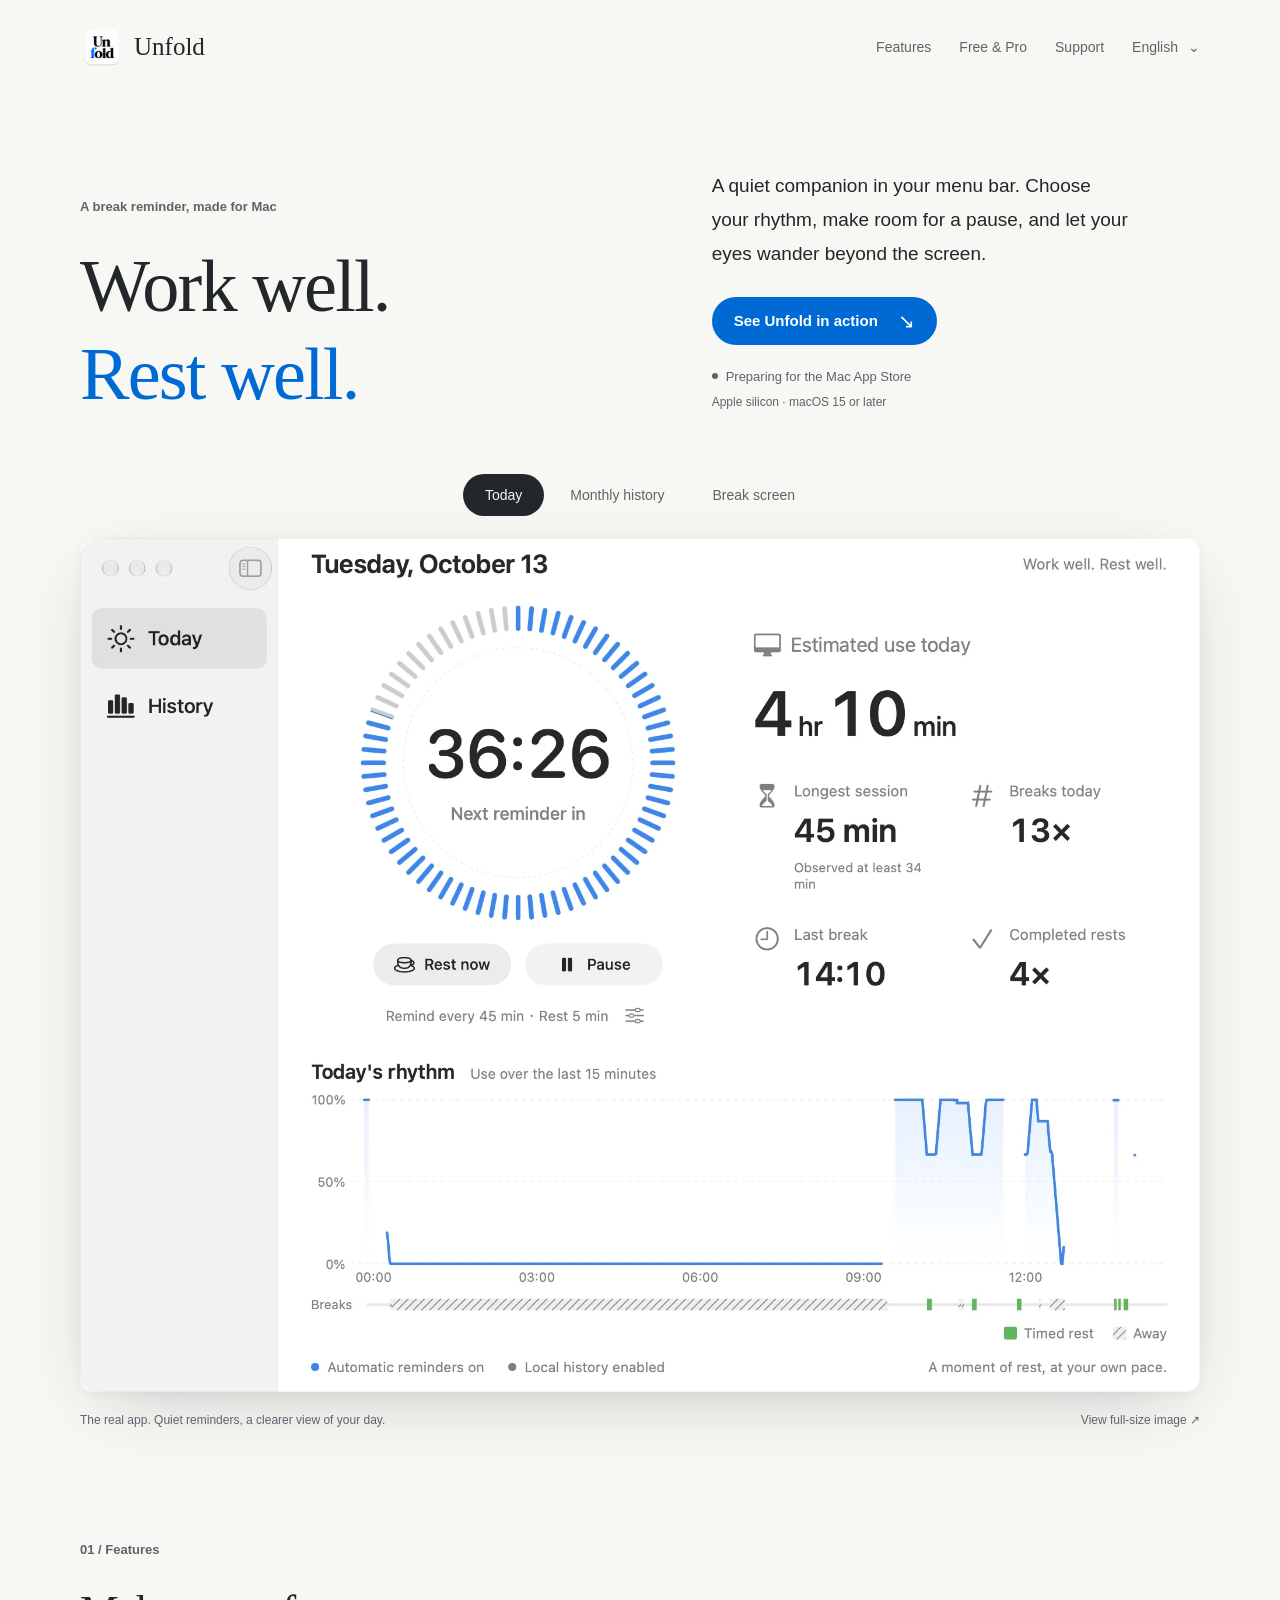
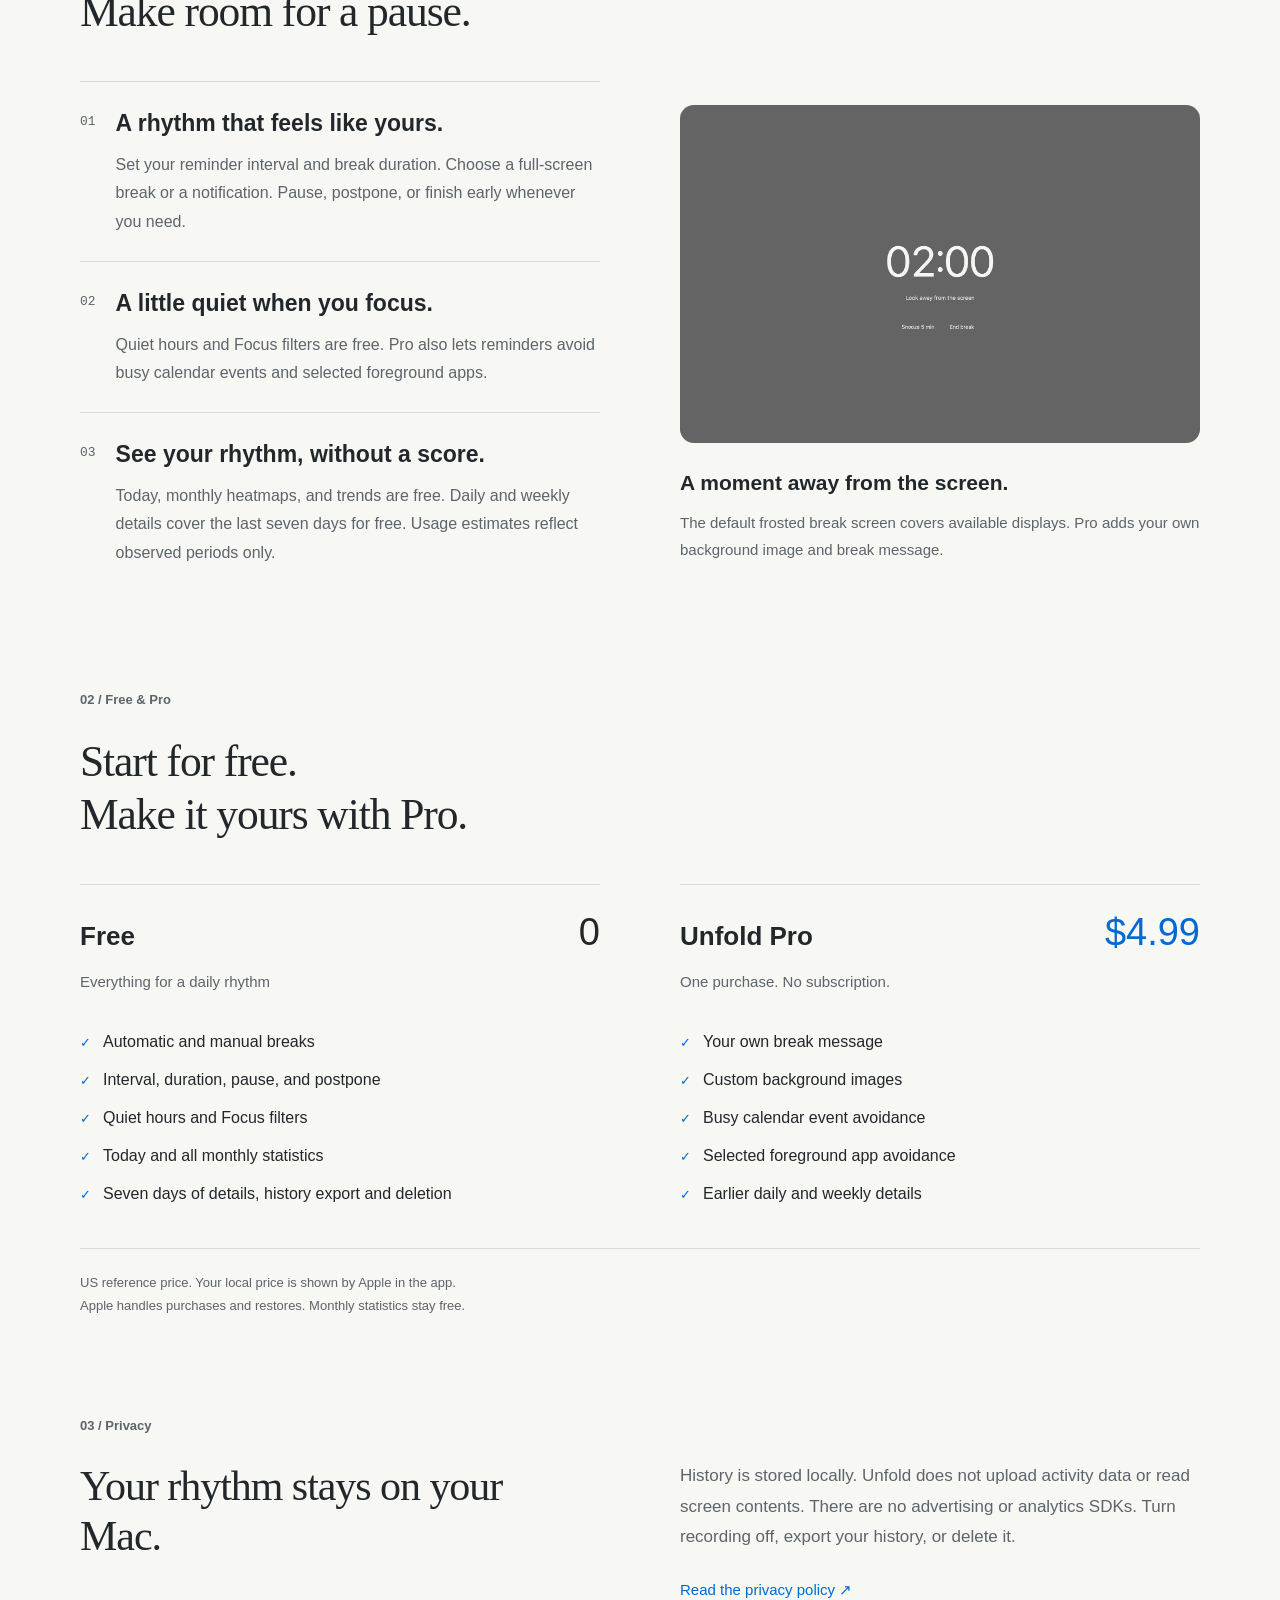
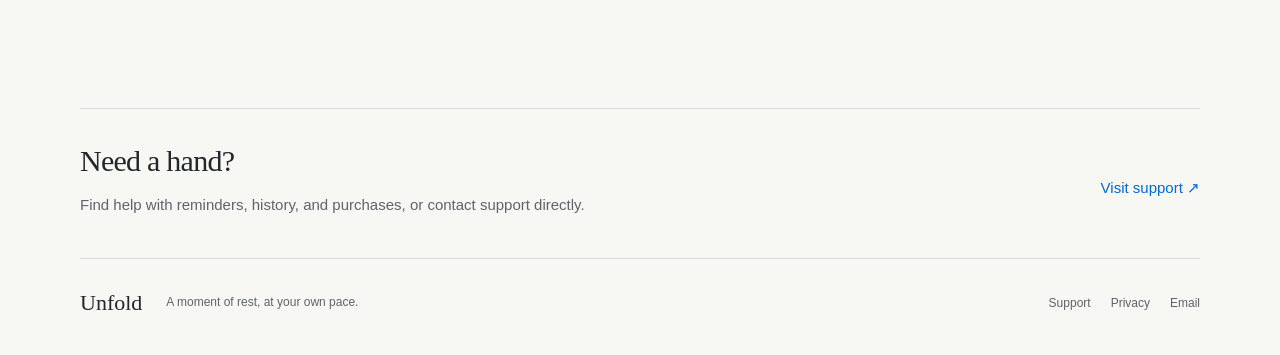
==== en/index.html @ 10817f8f "Create multilingual Unfold product, support and privacy site" ====
<!doctype html>
<html lang="en"><head><meta charset="utf-8"><meta name="viewport" content="width=device-width,initial-scale=1"><meta name="color-scheme" content="light dark"><title>Unfold · Unfold</title><meta name="description" content="A quiet companion in your menu bar. Choose your rhythm, make room for a pause, and let your eyes wander beyond the screen."><link rel="canonical" href="https://nil-byte.github.io/unfold-site/en/"><link rel="alternate" hreflang="zh-Hans" href="https://nil-byte.github.io/unfold-site/"><link rel="alternate" hreflang="en" href="https://nil-byte.github.io/unfold-site/en/"><link rel="alternate" hreflang="zh-Hant" href="https://nil-byte.github.io/unfold-site/zh-Hant/"><link rel="icon" href="../assets/icon.png"><meta property="og:title" content="Unfold · Unfold"><meta property="og:description" content="A quiet companion in your menu bar. Choose your rhythm, make room for a pause, and let your eyes wander beyond the screen."><meta property="og:type" content="website"><meta property="og:url" content="https://nil-byte.github.io/unfold-site/en/"><meta property="og:image" content="https://nil-byte.github.io/unfold-site/assets/og-cover.png"><meta name="twitter:card" content="summary_large_image"><link rel="stylesheet" href="../style.css"><script src="../gallery.js" defer></script></head><body><a class="skip" href="#main-content">Skip to content</a><header class="site-header wrap"><a class="brand" href="../en/"><img src="../assets/icon.png" width="44" height="44" alt=""><span>Unfold <small></small></span></a><nav aria-label="Navigation"><a href="../en/#features">Features</a><a href="../en/#pricing">Free & Pro</a><a href="../en/support/">Support</a><details class="languages"><summary>English <span aria-hidden="true">⌄</span></summary><div><a lang="zh-Hans" href="../">简体中文</a><a lang="en" href="../en/" aria-current="page">English</a><a lang="zh-Hant" href="../zh-Hant/">繁體中文</a></div></details></nav></header><main id="main-content"><section class="hero wrap"><div><p class="eyebrow">A break reminder, made for Mac</p><h1>Work well.<br><span>Rest well.</span></h1></div><div class="hero-note"><p class="intro">A quiet companion in your menu bar. Choose your rhythm, make room for a pause, and let your eyes wander beyond the screen.</p><a class="button" href="#experience">See Unfold in action <span aria-hidden="true">↘</span></a><p class="launch-status"><span aria-hidden="true"></span>Preparing for the Mac App Store</p><p class="requirements">Apple silicon · macOS 15 or later</p></div></section>
<section class="experience wrap" id="experience" aria-label="See Unfold in action"><div class="gallery-controls"><button type="button" class="gallery-tab" aria-pressed="true" data-gallery-src="../assets/en-today.webp" data-gallery-alt="Today" aria-controls="app-screenshot">Today</button><button type="button" class="gallery-tab" aria-pressed="false" data-gallery-src="../assets/en-history.webp" data-gallery-alt="Monthly history" aria-controls="app-screenshot">Monthly history</button><button type="button" class="gallery-tab" aria-pressed="false" data-gallery-src="../assets/en-rest.webp" data-gallery-alt="Break screen" aria-controls="app-screenshot">Break screen</button></div><figure class="app-frame"><a id="full-screenshot" href="../assets/en-today.webp" target="_blank" rel="noopener" aria-label="View full-size image"><img id="app-screenshot" src="../assets/en-today.webp" width="1920" height="1464" alt="Today" fetchpriority="high"></a></figure><p class="figure-caption">The real app. Quiet reminders, a clearer view of your day. <a href="../assets/en-today.webp" class="original-link" target="_blank" rel="noopener">View full-size image ↗</a></p></section>
<section class="feature-section wrap" id="features"><div class="section-heading"><p class="eyebrow">01 / Features</p><h2>Make room for a pause.</h2></div><div class="feature-layout"><ol class="feature-list"><li><span class="feature-number">01</span><div><h3>A rhythm that feels like yours.</h3><p>Set your reminder interval and break duration. Choose a full-screen break or a notification. Pause, postpone, or finish early whenever you need.</p></div></li><li><span class="feature-number">02</span><div><h3>A little quiet when you focus.</h3><p>Quiet hours and Focus filters are free. Pro also lets reminders avoid busy calendar events and selected foreground apps.</p></div></li><li><span class="feature-number">03</span><div><h3>See your rhythm, without a score.</h3><p>Today, monthly heatmaps, and trends are free. Daily and weekly details cover the last seven days for free. Usage estimates reflect observed periods only.</p></div></li></ol><figure class="rest-figure"><img src="../assets/en-rest.webp" width="1470" height="956" alt="Break screen" loading="lazy"><figcaption><h3>A moment away from the screen.</h3><p>The default frosted break screen covers available displays. Pro adds your own background image and break message.</p></figcaption></figure></div></section>
<section class="pricing-section wrap" id="pricing"><div class="section-heading"><p class="eyebrow">02 / Free & Pro</p><h2>Start for free.<br>Make it yours with Pro.</h2></div><div class="plans"><article class="plan"><div class="plan-top"><h3>Free</h3><span class="price">0</span></div><p>Everything for a daily rhythm</p><ul><li>Automatic and manual breaks</li><li>Interval, duration, pause, and postpone</li><li>Quiet hours and Focus filters</li><li>Today and all monthly statistics</li><li>Seven days of details, history export and deletion</li></ul></article><article class="plan pro"><div class="plan-top"><h3>Unfold Pro</h3><span class="price">$4.99</span></div><p>One purchase. No subscription.</p><ul><li>Your own break message</li><li>Custom background images</li><li>Busy calendar event avoidance</li><li>Selected foreground app avoidance</li><li>Earlier daily and weekly details</li></ul></article></div><div class="pricing-notes"><p>US reference price. Your local price is shown by Apple in the app.</p><p>Apple handles purchases and restores. Monthly statistics stay free.</p></div></section>
<section class="privacy-section wrap"><p class="eyebrow">03 / Privacy</p><div class="split-copy"><h2>Your rhythm stays on your Mac.</h2><div><p>History is stored locally. Unfold does not upload activity data or read screen contents. There are no advertising or analytics SDKs. Turn recording off, export your history, or delete it.</p><a class="text-link" href="../en/privacy/">Read the privacy policy ↗</a></div></div></section>
<section class="help-section wrap"><div><h2>Need a hand?</h2><p>Find help with reminders, history, and purchases, or contact support directly.</p></div><a class="text-link" href="../en/support/">Visit support ↗</a></section></main><footer class="site-footer wrap"><a class="brand wordmark" href="../en/">Unfold</a><p>A moment of rest, at your own pace.</p><nav><a href="../en/support/">Support</a><a href="../en/privacy/">Privacy</a><a href="mailto:unfold.app.musky865@passinbox.com">Email</a></nav></footer></body></html>
---- style.css ----
:root{color-scheme:light dark;--canvas:#f7f7f3;--ink:#22272b;--muted:#5d646b;--blue:#006ad4;--rule:#d9dcda;--surface:#fff;--wash:#efefe9;--space:96px;--small-radius:6px;--frame-radius:14px;--pill-radius:999px;font-family:-apple-system,BlinkMacSystemFont,"Segoe UI","PingFang SC","PingFang TC",sans-serif;color:var(--ink);background:var(--canvas);font-synthesis:none;-webkit-font-smoothing:antialiased}*{box-sizing:border-box}body{margin:0}img{display:block;max-width:100%;height:auto}a{color:inherit;text-decoration:none}button,summary,a{touch-action:manipulation}a,button,summary{ -webkit-tap-highlight-color:transparent}button{font:inherit;cursor:pointer}a:focus-visible,button:focus-visible,summary:focus-visible{outline:3px solid var(--blue);outline-offset:5px}a:active,button:active{transform:scale(.98)}h1,h2,h3,p,figure{margin:0}p{line-height:1.8}h1,h2{font-family:Georgia,"Songti SC","Songti TC",serif;font-weight:500;line-height:1.2}h1:lang(en),h2:lang(en){letter-spacing:-.025em}h3{font-size:23px;line-height:1.5;font-weight:600}html{scroll-padding-top:30px}.wrap{width:min(1120px,calc(100% - 80px));margin-inline:auto}.skip{position:absolute;top:-100px;left:20px;background:var(--ink);color:var(--canvas);padding:12px;z-index:10}.skip:focus{top:12px}.site-header{display:flex;align-items:center;justify-content:space-between;gap:24px;padding-block:25px}.brand{display:flex;align-items:center;gap:10px;font-family:Georgia,serif;font-size:25px;line-height:1.1;white-space:nowrap}.brand small{font:500 14px/1.2 -apple-system,"PingFang SC","PingFang TC",sans-serif;margin-left:5px;color:var(--muted)}nav{display:flex;align-items:center;gap:28px;font-size:14px}nav>a{display:inline-flex;min-height:40px;align-items:center;color:var(--muted)}.languages{position:relative}.languages summary{list-style:none;display:flex;gap:10px;align-items:center;min-height:40px;cursor:pointer;color:var(--muted)}.languages summary::-webkit-details-marker{display:none}.languages>div{position:absolute;right:0;top:44px;min-width:160px;background:var(--surface);padding:8px;border-radius:var(--small-radius);box-shadow:0 10px 35px #0002;z-index:3}.languages a{display:block;padding:10px 12px}.languages a[aria-current]{color:var(--blue)}.hero{display:grid;grid-template-columns:1.15fr 1fr;gap:70px;align-items:end;padding-top:75px;padding-bottom:55px}.eyebrow{font-size:13px;font-weight:600;color:var(--muted);margin-bottom:24px}h1{font-size:clamp(50px,5.8vw,76px);line-height:1.19}.hero h1 span{color:var(--blue)}.hero-note{padding-bottom:5px;max-width:420px}.intro{font-size:19px;line-height:1.8;margin-bottom:25px}.button{display:inline-flex;align-items:center;gap:20px;min-height:48px;background:var(--blue);color:white;padding:12px 22px;border-radius:var(--pill-radius);font-size:15px;font-weight:600}.button span{font-size:20px}.launch-status{display:flex;align-items:center;gap:8px;margin-top:20px;font-size:13px;color:var(--muted)}.launch-status>span{width:6px;height:6px;background:var(--muted);border-radius:50%}.requirements{font-size:12px;color:var(--muted);margin-top:4px}.gallery-controls{display:flex;gap:4px;justify-content:center;margin-bottom:22px}.gallery-tab{border:0;background:transparent;color:var(--muted);padding:10px 22px;min-height:42px;border-radius:var(--pill-radius);font-size:14px}.gallery-tab[aria-pressed=true]{background:var(--ink);color:var(--canvas)}.app-frame{border-radius:var(--frame-radius);overflow:hidden;box-shadow:0 20px 70px -25px #252b3945,0 2px 10px #0000000a;background:#f0f0f0;outline:1px solid #0000000a;outline-offset:-1px}.app-frame>a{display:block;aspect-ratio:1920/1464}.app-frame img{width:100%;height:100%;object-fit:contain}.figure-caption{display:flex;justify-content:space-between;gap:20px;font-size:12px;color:var(--muted);margin-top:18px}.figure-caption a{white-space:nowrap;min-height:32px}.feature-section,.pricing-section,.privacy-section{padding-top:var(--space)}.section-heading{margin-bottom:44px}.section-heading h2{font-size:clamp(34px,3.4vw,48px)}.feature-layout{display:grid;grid-template-columns:1fr 1fr;gap:80px}.feature-list{list-style:none;margin:0;padding:0}.feature-list li{display:flex;gap:20px;padding-block:24px;border-top:1px solid var(--rule)}.feature-number{font:400 13px/2.5 ui-monospace,monospace;color:var(--muted)}.feature-list p{color:var(--muted);font-size:16px;margin-top:10px}.rest-figure{align-self:start;padding-top:24px}.rest-figure>img{border-radius:var(--frame-radius);width:100%}.rest-figure figcaption{padding-top:24px}.rest-figure h3{font-size:21px}.rest-figure p{color:var(--muted);font-size:15px;margin-top:10px}.plans{display:grid;grid-template-columns:1fr 1fr;gap:80px}.plan{border-top:1px solid var(--rule);padding-top:26px}.plan-top{display:flex;justify-content:space-between;align-items:baseline;gap:20px}.plan-top h3{font-size:26px}.price{font-size:38px;font-variant-numeric:tabular-nums;font-weight:500}.pro .price{color:var(--blue)}.plan>p{font-size:15px;color:var(--muted);margin-top:12px}.plan ul{padding:0;list-style:none;margin:28px 0 0}.plan li{padding:10px 0;display:flex;align-items:baseline;gap:12px;font-size:16px}.plan li:before{content:'✓';color:var(--blue);font-size:13px}.pricing-notes{border-top:1px solid var(--rule);margin-top:35px;padding-top:22px;color:var(--muted);font-size:13px}.split-copy{display:grid;grid-template-columns:1fr 1fr;gap:80px}.split-copy h2{font-size:42px;max-width:450px}.split-copy p{color:var(--muted);font-size:17px}.text-link{display:inline-flex;align-items:center;min-height:44px;margin-top:15px;color:var(--blue);font-size:15px;font-weight:500}.help-section{margin-top:var(--space);padding-top:34px;padding-bottom:40px;border-top:1px solid var(--rule);display:flex;justify-content:space-between;align-items:center;gap:40px}.help-section h2{font-size:30px}.help-section p{font-size:15px;color:var(--muted);margin-top:12px;max-width:570px}.help-section>.text-link{flex-shrink:0}.site-footer{border-top:1px solid var(--rule);padding-top:24px;padding-bottom:32px;display:flex;align-items:center;gap:24px}.site-footer .brand{font-size:22px}.site-footer p{font-size:12px;color:var(--muted);flex:1}.site-footer nav{gap:20px;font-size:12px}.document{max-width:800px;padding-top:52px;padding-bottom:90px}.document h1{font-size:54px;margin-bottom:18px}.back-link{color:var(--muted);font-size:14px;display:inline-flex;min-height:40px;align-items:center;margin-bottom:28px}.document-intro{font-size:21px;color:var(--muted)}.updated{font-size:14px;color:var(--muted);margin-bottom:45px}.document section{margin-top:40px}.document section h2{font-family:inherit;font-size:23px;font-weight:600;margin-bottom:16px}.document section p{font-size:16px;color:var(--muted)}.contact-block{background:var(--wash);padding:30px;border-radius:var(--frame-radius);margin-bottom:48px}.email{color:var(--blue);font-size:18px;line-height:1.8;overflow-wrap:anywhere;display:inline-block;min-height:40px}.contact-block>p{margin-top:14px}.faq{border-top:1px solid var(--rule)}.faq:last-child{border-bottom:1px solid var(--rule)}.faq summary{list-style:none;display:flex;justify-content:space-between;align-items:center;gap:18px;cursor:pointer;min-height:66px;font-size:17px;font-weight:500;padding-block:18px}.faq summary::-webkit-details-marker{display:none}.faq summary>span{font-size:24px;font-weight:300;color:var(--muted)}.faq[open] summary>span{transform:rotate(45deg)}.faq p{padding:0 32px 23px 0}.document section>p a{color:var(--blue)}.not-found{min-height:65vh;padding-block:90px}.not-found h1{font-size:64px}.not-found p{margin-block:20px}
@media(hover:hover){nav a:hover,.back-link:hover,.text-link:hover,.figure-caption a:hover,.email:hover{color:var(--blue);text-decoration:underline;text-underline-offset:5px}.button:hover{filter:brightness(.94)}.gallery-tab:hover{background:var(--wash);color:var(--ink)}.gallery-tab[aria-pressed=true]:hover{background:var(--ink);color:var(--canvas)}}
@media(prefers-color-scheme:dark){:root{--canvas:#17191c;--ink:#eceeea;--muted:#b2b8bd;--blue:#79b6ff;--rule:#3b4147;--surface:#282c31;--wash:#25292d}.button{background:#1672d6;color:#fff}.app-frame{box-shadow:0 20px 70px -25px #0008}.languages>div{box-shadow:0 10px 35px #0005}}
@media(max-width:1000px){.hero{gap:40px}.hero h1{font-size:58px}.feature-layout,.plans,.split-copy{gap:44px}nav{gap:20px}}
@media(max-width:760px){:root{--space:64px}.wrap{width:calc(100% - 48px)}.site-header{align-items:flex-start;gap:20px;padding-block:20px}.site-header nav{gap:8px 18px;justify-content:flex-end;flex-wrap:wrap;max-width:270px}.site-header nav>a{min-height:32px;font-size:13px}.languages summary{min-height:32px;font-size:13px}.brand{font-size:23px}.brand small{display:none}.brand img{width:38px;height:38px}.hero{grid-template-columns:1fr;gap:28px;padding-top:38px;padding-bottom:35px}.hero h1{font-size:60px}.hero-note{max-width:520px}.intro{font-size:18px}.gallery-controls{justify-content:flex-start;gap:0;margin-bottom:16px}.gallery-tab{padding-inline:16px;font-size:13px}.app-frame{border-radius:8px}.figure-caption{font-size:11px;gap:8px;flex-wrap:wrap}.feature-layout,.plans,.split-copy{grid-template-columns:1fr;gap:28px}.section-heading{margin-bottom:26px}.rest-figure{padding-top:0}.rest-figure h3{font-size:21px}.plan{padding-top:22px}.plan ul{margin-top:18px}.plan li{padding-block:8px}.split-copy h2{font-size:34px}.help-section{display:block}.help-section>.text-link{margin-top:18px}.site-footer{flex-wrap:wrap;gap:12px 20px}.site-footer p{flex:1;min-width:190px}.site-footer nav{width:100%}.document{padding-top:30px;padding-bottom:60px}.document h1{font-size:44px}.document-intro{font-size:19px}.contact-block{padding:24px}.email{font-size:16px}.document section h2{font-size:21px}}
@media(max-width:400px){.wrap{width:calc(100% - 36px)}.site-header{gap:14px}.site-header nav{gap:2px 12px}.site-header nav>a:first-child{display:none}.hero h1{font-size:48px}.eyebrow{margin-bottom:18px}.intro{font-size:16px}.gallery-tab{padding:9px 12px}.section-heading h2{font-size:32px}.document h1{font-size:38px}.brand{font-size:21px}.brand img{width:32px;height:32px}}
@media(prefers-reduced-motion:no-preference){a,button{transition:transform 120ms ease-out}.faq summary>span{transition:transform 150ms ease-out}}
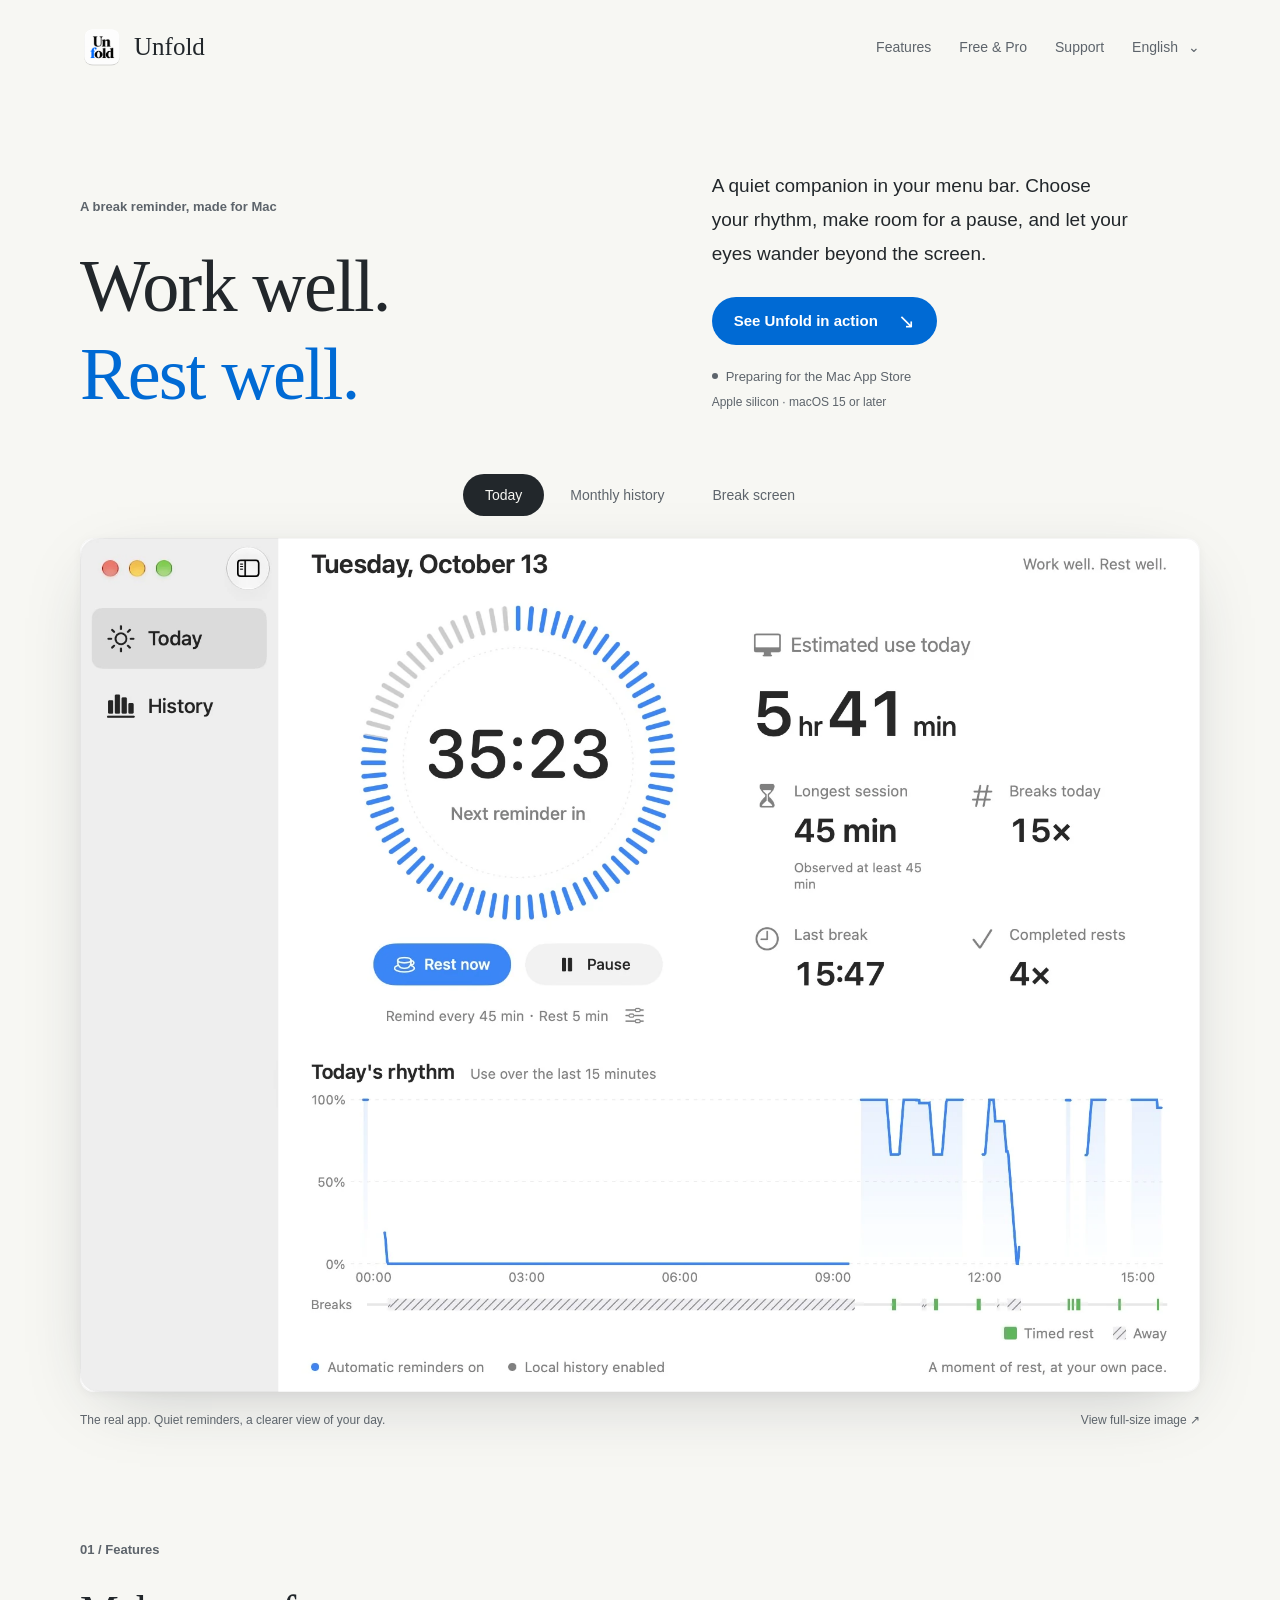
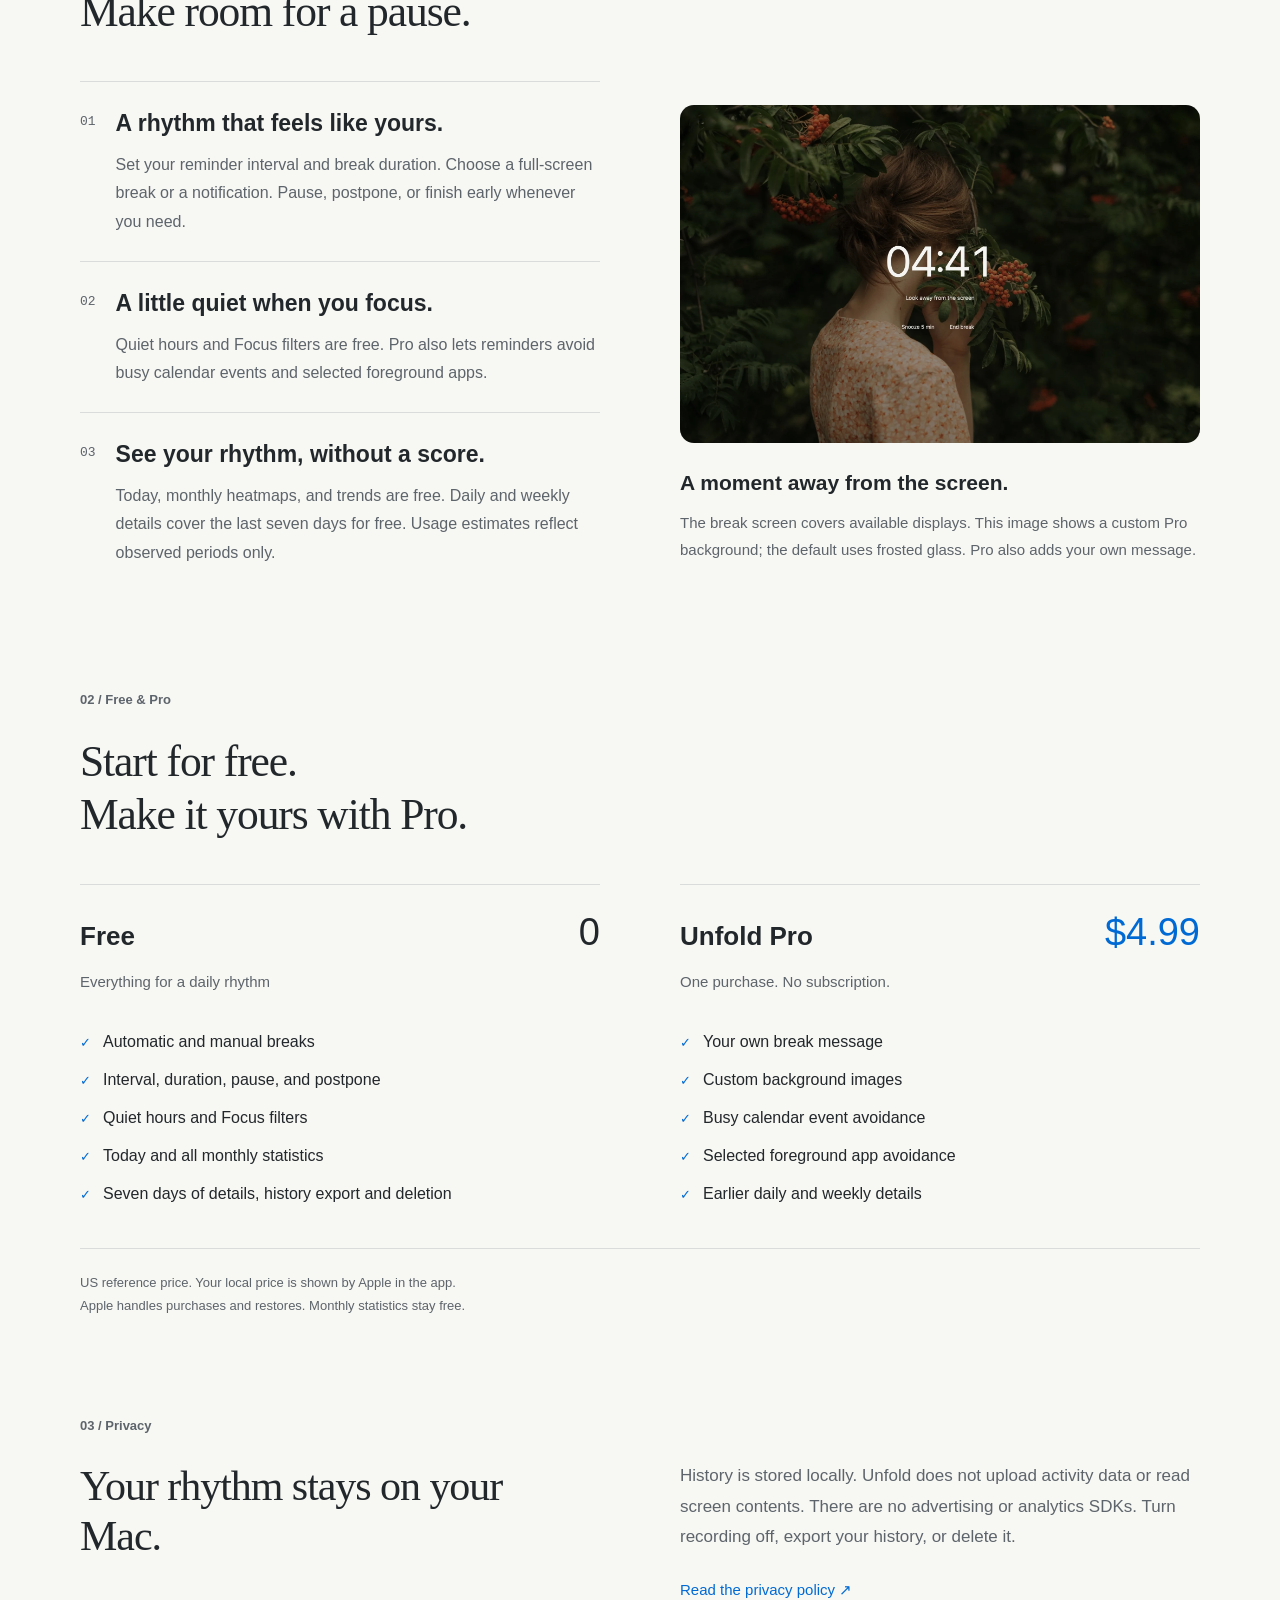
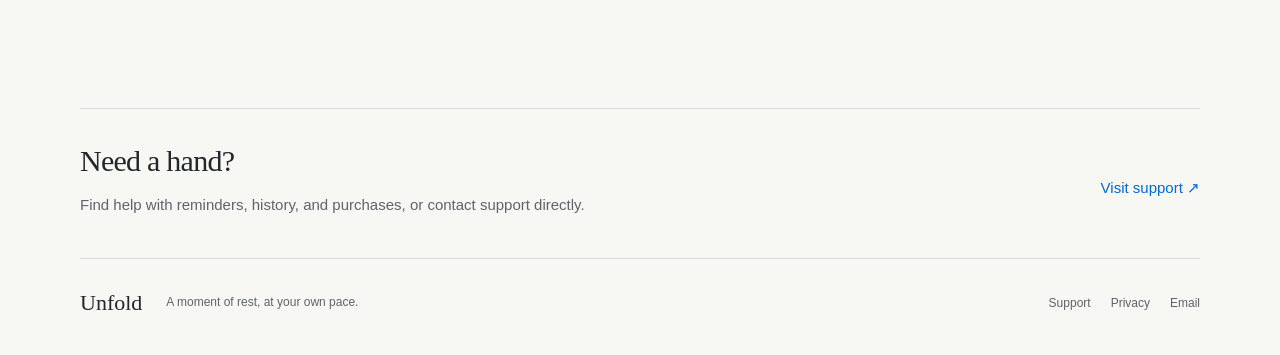
==== commit a4a881aa: "Refresh active-window screenshots and custom break backgrounds" ====
--- a/en/index.html
+++ b/en/index.html
@@ -1,7 +1,7 @@
 <!doctype html>
 <html lang="en"><head><meta charset="utf-8"><meta name="viewport" content="width=device-width,initial-scale=1"><meta name="color-scheme" content="light dark"><title>Unfold · Unfold</title><meta name="description" content="A quiet companion in your menu bar. Choose your rhythm, make room for a pause, and let your eyes wander beyond the screen."><link rel="canonical" href="https://nil-byte.github.io/unfold-site/en/"><link rel="alternate" hreflang="zh-Hans" href="https://nil-byte.github.io/unfold-site/"><link rel="alternate" hreflang="en" href="https://nil-byte.github.io/unfold-site/en/"><link rel="alternate" hreflang="zh-Hant" href="https://nil-byte.github.io/unfold-site/zh-Hant/"><link rel="icon" href="../assets/icon.png"><meta property="og:title" content="Unfold · Unfold"><meta property="og:description" content="A quiet companion in your menu bar. Choose your rhythm, make room for a pause, and let your eyes wander beyond the screen."><meta property="og:type" content="website"><meta property="og:url" content="https://nil-byte.github.io/unfold-site/en/"><meta property="og:image" content="https://nil-byte.github.io/unfold-site/assets/og-cover.png"><meta name="twitter:card" content="summary_large_image"><link rel="stylesheet" href="../style.css"><script src="../gallery.js" defer></script></head><body><a class="skip" href="#main-content">Skip to content</a><header class="site-header wrap"><a class="brand" href="../en/"><img src="../assets/icon.png" width="44" height="44" alt=""><span>Unfold <small></small></span></a><nav aria-label="Navigation"><a href="../en/#features">Features</a><a href="../en/#pricing">Free & Pro</a><a href="../en/support/">Support</a><details class="languages"><summary>English <span aria-hidden="true">⌄</span></summary><div><a lang="zh-Hans" href="../">简体中文</a><a lang="en" href="../en/" aria-current="page">English</a><a lang="zh-Hant" href="../zh-Hant/">繁體中文</a></div></details></nav></header><main id="main-content"><section class="hero wrap"><div><p class="eyebrow">A break reminder, made for Mac</p><h1>Work well.<br><span>Rest well.</span></h1></div><div class="hero-note"><p class="intro">A quiet companion in your menu bar. Choose your rhythm, make room for a pause, and let your eyes wander beyond the screen.</p><a class="button" href="#experience">See Unfold in action <span aria-hidden="true">↘</span></a><p class="launch-status"><span aria-hidden="true"></span>Preparing for the Mac App Store</p><p class="requirements">Apple silicon · macOS 15 or later</p></div></section>
 <section class="experience wrap" id="experience" aria-label="See Unfold in action"><div class="gallery-controls"><button type="button" class="gallery-tab" aria-pressed="true" data-gallery-src="../assets/en-today.webp" data-gallery-alt="Today" aria-controls="app-screenshot">Today</button><button type="button" class="gallery-tab" aria-pressed="false" data-gallery-src="../assets/en-history.webp" data-gallery-alt="Monthly history" aria-controls="app-screenshot">Monthly history</button><button type="button" class="gallery-tab" aria-pressed="false" data-gallery-src="../assets/en-rest.webp" data-gallery-alt="Break screen" aria-controls="app-screenshot">Break screen</button></div><figure class="app-frame"><a id="full-screenshot" href="../assets/en-today.webp" target="_blank" rel="noopener" aria-label="View full-size image"><img id="app-screenshot" src="../assets/en-today.webp" width="1920" height="1464" alt="Today" fetchpriority="high"></a></figure><p class="figure-caption">The real app. Quiet reminders, a clearer view of your day. <a href="../assets/en-today.webp" class="original-link" target="_blank" rel="noopener">View full-size image ↗</a></p></section>
-<section class="feature-section wrap" id="features"><div class="section-heading"><p class="eyebrow">01 / Features</p><h2>Make room for a pause.</h2></div><div class="feature-layout"><ol class="feature-list"><li><span class="feature-number">01</span><div><h3>A rhythm that feels like yours.</h3><p>Set your reminder interval and break duration. Choose a full-screen break or a notification. Pause, postpone, or finish early whenever you need.</p></div></li><li><span class="feature-number">02</span><div><h3>A little quiet when you focus.</h3><p>Quiet hours and Focus filters are free. Pro also lets reminders avoid busy calendar events and selected foreground apps.</p></div></li><li><span class="feature-number">03</span><div><h3>See your rhythm, without a score.</h3><p>Today, monthly heatmaps, and trends are free. Daily and weekly details cover the last seven days for free. Usage estimates reflect observed periods only.</p></div></li></ol><figure class="rest-figure"><img src="../assets/en-rest.webp" width="1470" height="956" alt="Break screen" loading="lazy"><figcaption><h3>A moment away from the screen.</h3><p>The default frosted break screen covers available displays. Pro adds your own background image and break message.</p></figcaption></figure></div></section>
+<section class="feature-section wrap" id="features"><div class="section-heading"><p class="eyebrow">01 / Features</p><h2>Make room for a pause.</h2></div><div class="feature-layout"><ol class="feature-list"><li><span class="feature-number">01</span><div><h3>A rhythm that feels like yours.</h3><p>Set your reminder interval and break duration. Choose a full-screen break or a notification. Pause, postpone, or finish early whenever you need.</p></div></li><li><span class="feature-number">02</span><div><h3>A little quiet when you focus.</h3><p>Quiet hours and Focus filters are free. Pro also lets reminders avoid busy calendar events and selected foreground apps.</p></div></li><li><span class="feature-number">03</span><div><h3>See your rhythm, without a score.</h3><p>Today, monthly heatmaps, and trends are free. Daily and weekly details cover the last seven days for free. Usage estimates reflect observed periods only.</p></div></li></ol><figure class="rest-figure"><img src="../assets/en-rest.webp" width="1470" height="956" alt="Break screen" loading="lazy"><figcaption><h3>A moment away from the screen.</h3><p>The break screen covers available displays. This image shows a custom Pro background; the default uses frosted glass. Pro also adds your own message.</p></figcaption></figure></div></section>
 <section class="pricing-section wrap" id="pricing"><div class="section-heading"><p class="eyebrow">02 / Free & Pro</p><h2>Start for free.<br>Make it yours with Pro.</h2></div><div class="plans"><article class="plan"><div class="plan-top"><h3>Free</h3><span class="price">0</span></div><p>Everything for a daily rhythm</p><ul><li>Automatic and manual breaks</li><li>Interval, duration, pause, and postpone</li><li>Quiet hours and Focus filters</li><li>Today and all monthly statistics</li><li>Seven days of details, history export and deletion</li></ul></article><article class="plan pro"><div class="plan-top"><h3>Unfold Pro</h3><span class="price">$4.99</span></div><p>One purchase. No subscription.</p><ul><li>Your own break message</li><li>Custom background images</li><li>Busy calendar event avoidance</li><li>Selected foreground app avoidance</li><li>Earlier daily and weekly details</li></ul></article></div><div class="pricing-notes"><p>US reference price. Your local price is shown by Apple in the app.</p><p>Apple handles purchases and restores. Monthly statistics stay free.</p></div></section>
 <section class="privacy-section wrap"><p class="eyebrow">03 / Privacy</p><div class="split-copy"><h2>Your rhythm stays on your Mac.</h2><div><p>History is stored locally. Unfold does not upload activity data or read screen contents. There are no advertising or analytics SDKs. Turn recording off, export your history, or delete it.</p><a class="text-link" href="../en/privacy/">Read the privacy policy ↗</a></div></div></section>
 <section class="help-section wrap"><div><h2>Need a hand?</h2><p>Find help with reminders, history, and purchases, or contact support directly.</p></div><a class="text-link" href="../en/support/">Visit support ↗</a></section></main><footer class="site-footer wrap"><a class="brand wordmark" href="../en/">Unfold</a><p>A moment of rest, at your own pace.</p><nav><a href="../en/support/">Support</a><a href="../en/privacy/">Privacy</a><a href="mailto:unfold.app.musky865@passinbox.com">Email</a></nav></footer></body></html>
--- a/style.css
+++ b/style.css
@@ -2,6 +2,6 @@
 @media(hover:hover){nav a:hover,.back-link:hover,.text-link:hover,.figure-caption a:hover,.email:hover{color:var(--blue);text-decoration:underline;text-underline-offset:5px}.button:hover{filter:brightness(.94)}.gallery-tab:hover{background:var(--wash);color:var(--ink)}.gallery-tab[aria-pressed=true]:hover{background:var(--ink);color:var(--canvas)}}
 @media(prefers-color-scheme:dark){:root{--canvas:#17191c;--ink:#eceeea;--muted:#b2b8bd;--blue:#79b6ff;--rule:#3b4147;--surface:#282c31;--wash:#25292d}.button{background:#1672d6;color:#fff}.app-frame{box-shadow:0 20px 70px -25px #0008}.languages>div{box-shadow:0 10px 35px #0005}}
 @media(max-width:1000px){.hero{gap:40px}.hero h1{font-size:58px}.feature-layout,.plans,.split-copy{gap:44px}nav{gap:20px}}
-@media(max-width:760px){:root{--space:64px}.wrap{width:calc(100% - 48px)}.site-header{align-items:flex-start;gap:20px;padding-block:20px}.site-header nav{gap:8px 18px;justify-content:flex-end;flex-wrap:wrap;max-width:270px}.site-header nav>a{min-height:32px;font-size:13px}.languages summary{min-height:32px;font-size:13px}.brand{font-size:23px}.brand small{display:none}.brand img{width:38px;height:38px}.hero{grid-template-columns:1fr;gap:28px;padding-top:38px;padding-bottom:35px}.hero h1{font-size:60px}.hero-note{max-width:520px}.intro{font-size:18px}.gallery-controls{justify-content:flex-start;gap:0;margin-bottom:16px}.gallery-tab{padding-inline:16px;font-size:13px}.app-frame{border-radius:8px}.figure-caption{font-size:11px;gap:8px;flex-wrap:wrap}.feature-layout,.plans,.split-copy{grid-template-columns:1fr;gap:28px}.section-heading{margin-bottom:26px}.rest-figure{padding-top:0}.rest-figure h3{font-size:21px}.plan{padding-top:22px}.plan ul{margin-top:18px}.plan li{padding-block:8px}.split-copy h2{font-size:34px}.help-section{display:block}.help-section>.text-link{margin-top:18px}.site-footer{flex-wrap:wrap;gap:12px 20px}.site-footer p{flex:1;min-width:190px}.site-footer nav{width:100%}.document{padding-top:30px;padding-bottom:60px}.document h1{font-size:44px}.document-intro{font-size:19px}.contact-block{padding:24px}.email{font-size:16px}.document section h2{font-size:21px}}
+@media(max-width:760px){:root{--space:64px}.wrap{width:calc(100% - 48px)}.site-header{align-items:flex-start;gap:20px;padding-block:20px}.site-header nav{gap:8px 18px;justify-content:flex-end;flex-wrap:wrap;max-width:270px}.site-header nav>a{min-height:40px;font-size:13px}.languages summary{min-height:40px;font-size:13px}.brand{font-size:23px}.brand small{display:none}.brand img{width:38px;height:38px}.hero{grid-template-columns:1fr;gap:28px;padding-top:38px;padding-bottom:35px}.hero h1{font-size:60px}.hero-note{max-width:520px}.intro{font-size:18px}.gallery-controls{justify-content:flex-start;gap:0;margin-bottom:16px}.gallery-tab{padding-inline:16px;font-size:13px}.app-frame{border-radius:8px}.figure-caption{font-size:11px;gap:8px;flex-wrap:wrap}.feature-layout,.plans,.split-copy{grid-template-columns:1fr;gap:28px}.section-heading{margin-bottom:26px}.rest-figure{padding-top:0}.rest-figure h3{font-size:21px}.plan{padding-top:22px}.plan ul{margin-top:18px}.plan li{padding-block:8px}.split-copy h2{font-size:34px}.help-section{display:block}.help-section>.text-link{margin-top:18px}.site-footer{flex-wrap:wrap;gap:12px 20px}.site-footer p{flex:1;min-width:190px}.site-footer nav{width:100%}.document{padding-top:30px;padding-bottom:60px}.document h1{font-size:44px}.document-intro{font-size:19px}.contact-block{padding:24px}.email{font-size:16px}.document section h2{font-size:21px}}
 @media(max-width:400px){.wrap{width:calc(100% - 36px)}.site-header{gap:14px}.site-header nav{gap:2px 12px}.site-header nav>a:first-child{display:none}.hero h1{font-size:48px}.eyebrow{margin-bottom:18px}.intro{font-size:16px}.gallery-tab{padding:9px 12px}.section-heading h2{font-size:32px}.document h1{font-size:38px}.brand{font-size:21px}.brand img{width:32px;height:32px}}
 @media(prefers-reduced-motion:no-preference){a,button{transition:transform 120ms ease-out}.faq summary>span{transition:transform 150ms ease-out}}
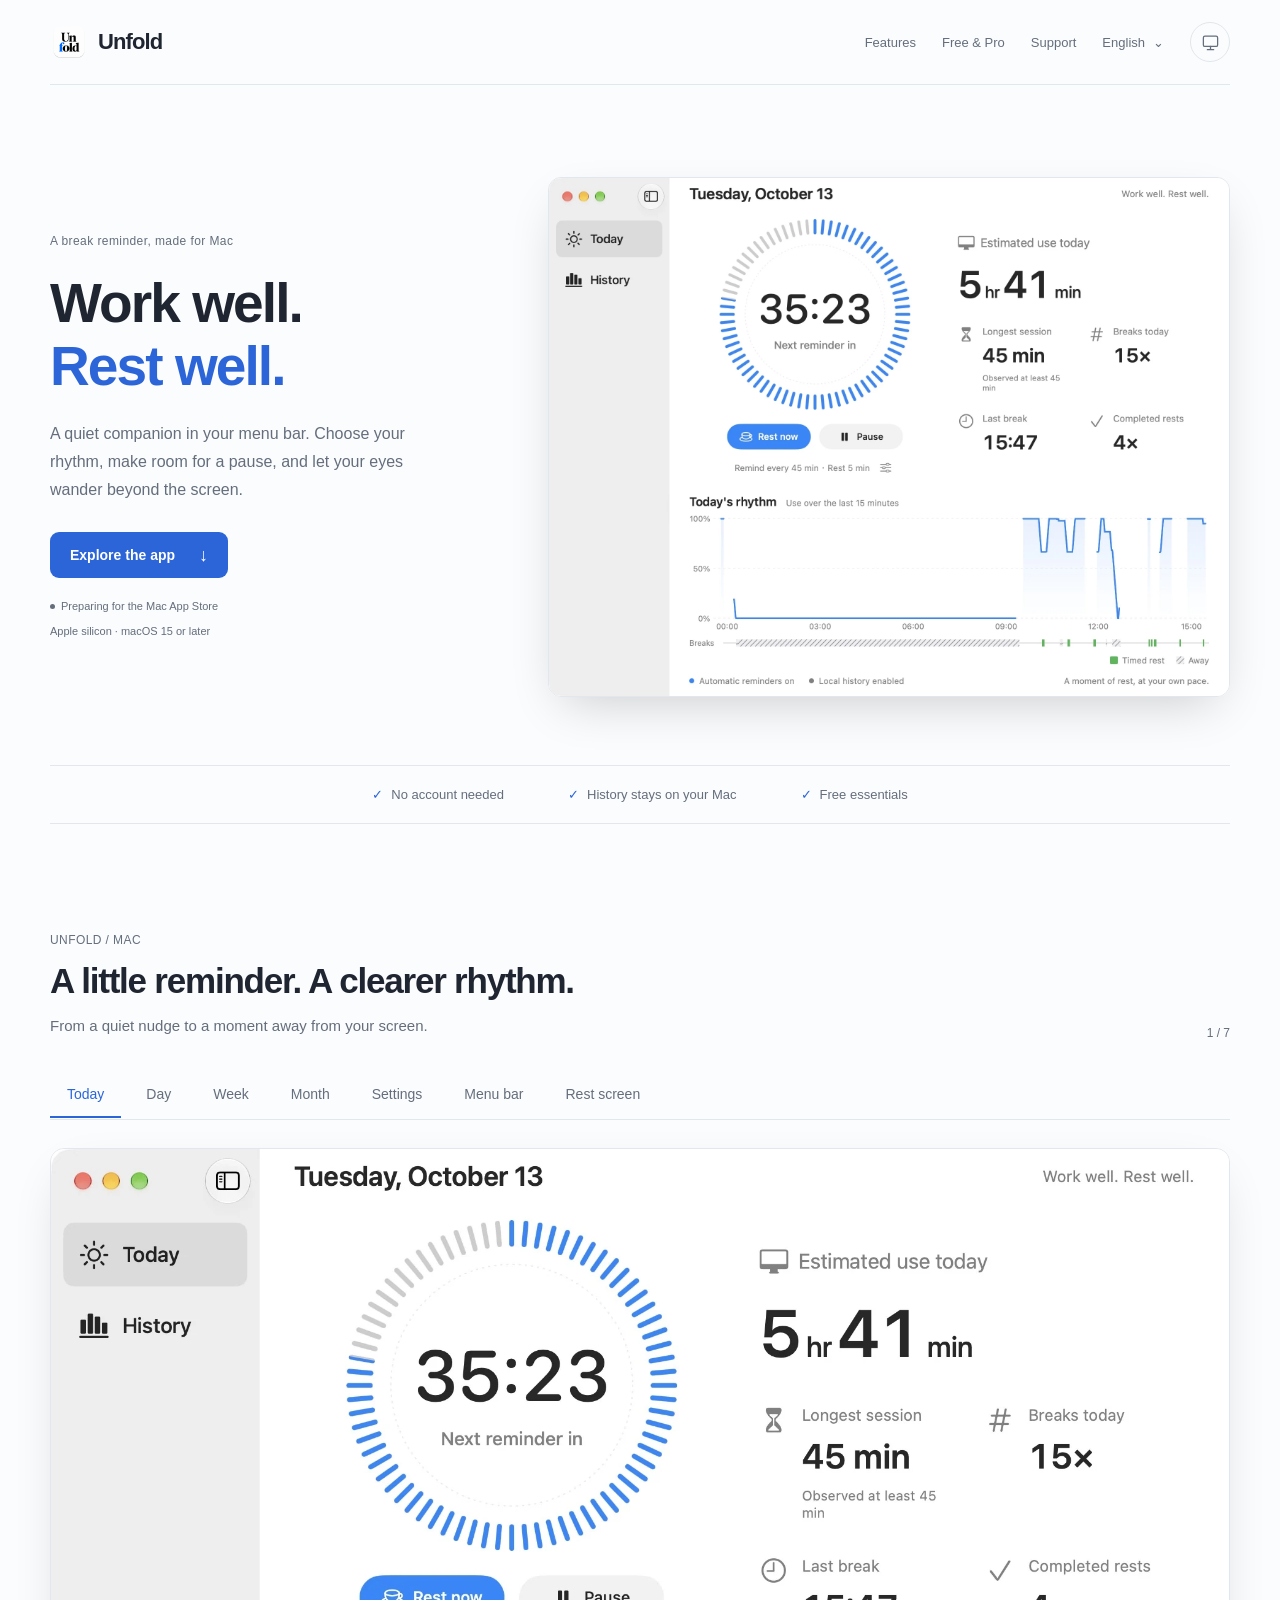
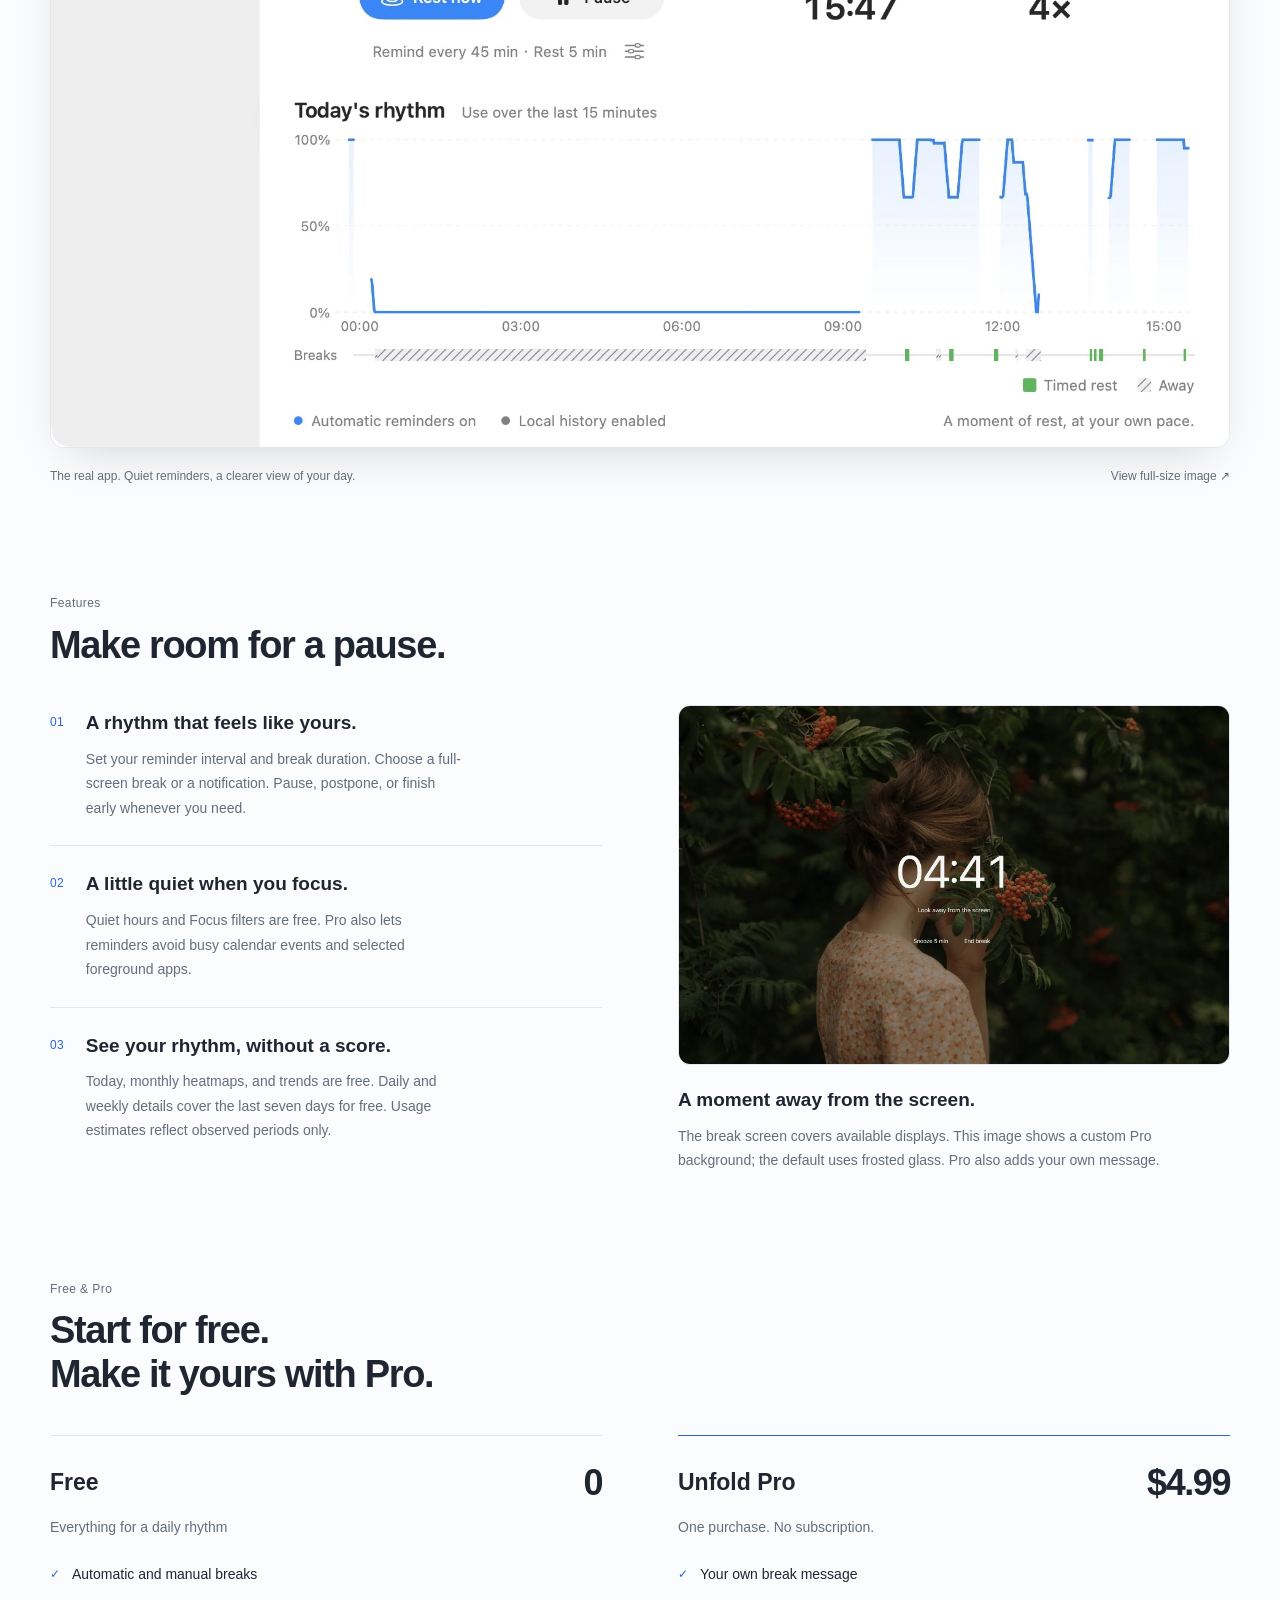
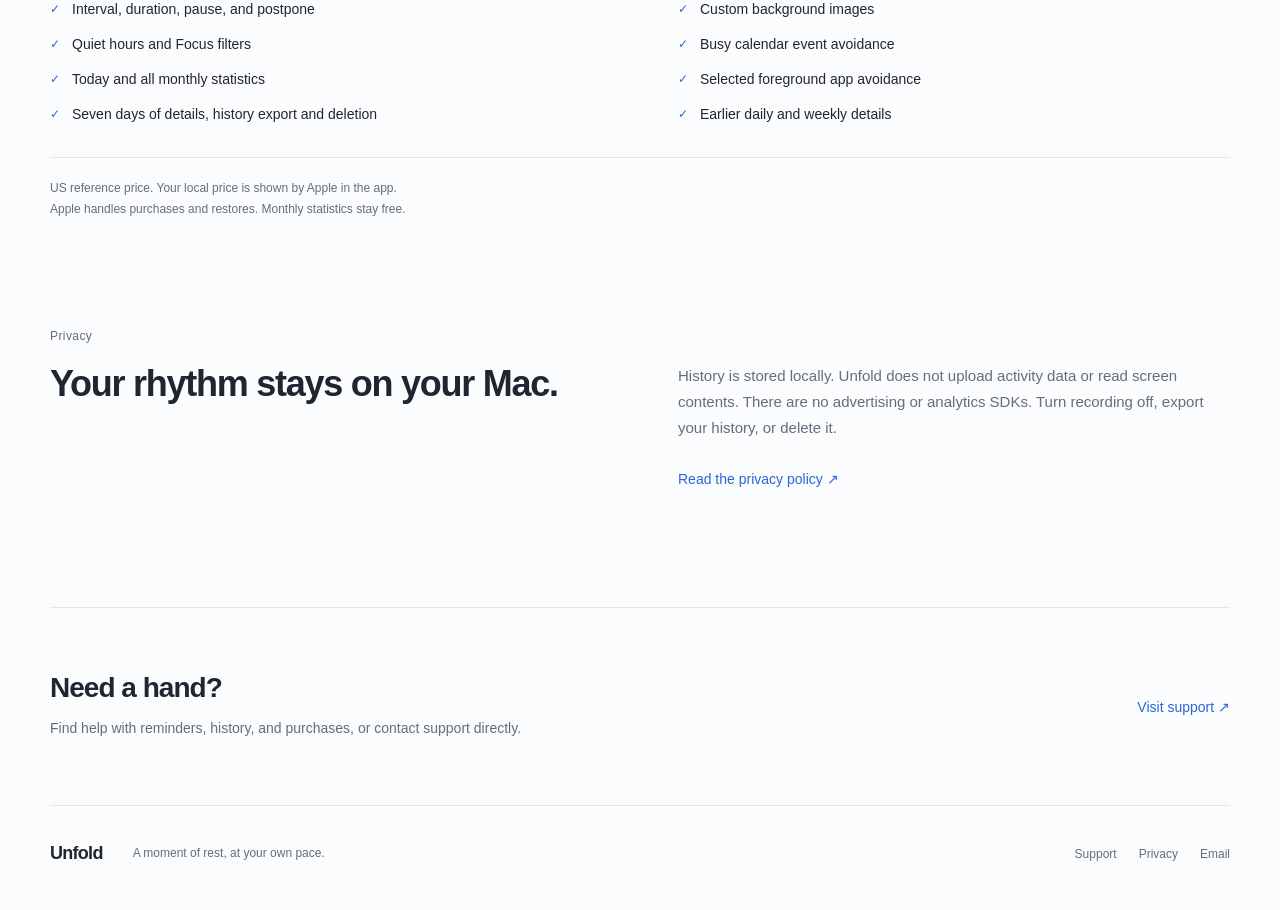
==== commit 9403f82f: "Refine product layout, complete screenshot gallery and add appearance modes" ====
--- a/en/index.html
+++ b/en/index.html
@@ -1,7 +1,7 @@
 <!doctype html>
-<html lang="en"><head><meta charset="utf-8"><meta name="viewport" content="width=device-width,initial-scale=1"><meta name="color-scheme" content="light dark"><title>Unfold · Unfold</title><meta name="description" content="A quiet companion in your menu bar. Choose your rhythm, make room for a pause, and let your eyes wander beyond the screen."><link rel="canonical" href="https://nil-byte.github.io/unfold-site/en/"><link rel="alternate" hreflang="zh-Hans" href="https://nil-byte.github.io/unfold-site/"><link rel="alternate" hreflang="en" href="https://nil-byte.github.io/unfold-site/en/"><link rel="alternate" hreflang="zh-Hant" href="https://nil-byte.github.io/unfold-site/zh-Hant/"><link rel="icon" href="../assets/icon.png"><meta property="og:title" content="Unfold · Unfold"><meta property="og:description" content="A quiet companion in your menu bar. Choose your rhythm, make room for a pause, and let your eyes wander beyond the screen."><meta property="og:type" content="website"><meta property="og:url" content="https://nil-byte.github.io/unfold-site/en/"><meta property="og:image" content="https://nil-byte.github.io/unfold-site/assets/og-cover.png"><meta name="twitter:card" content="summary_large_image"><link rel="stylesheet" href="../style.css"><script src="../gallery.js" defer></script></head><body><a class="skip" href="#main-content">Skip to content</a><header class="site-header wrap"><a class="brand" href="../en/"><img src="../assets/icon.png" width="44" height="44" alt=""><span>Unfold <small></small></span></a><nav aria-label="Navigation"><a href="../en/#features">Features</a><a href="../en/#pricing">Free & Pro</a><a href="../en/support/">Support</a><details class="languages"><summary>English <span aria-hidden="true">⌄</span></summary><div><a lang="zh-Hans" href="../">简体中文</a><a lang="en" href="../en/" aria-current="page">English</a><a lang="zh-Hant" href="../zh-Hant/">繁體中文</a></div></details></nav></header><main id="main-content"><section class="hero wrap"><div><p class="eyebrow">A break reminder, made for Mac</p><h1>Work well.<br><span>Rest well.</span></h1></div><div class="hero-note"><p class="intro">A quiet companion in your menu bar. Choose your rhythm, make room for a pause, and let your eyes wander beyond the screen.</p><a class="button" href="#experience">See Unfold in action <span aria-hidden="true">↘</span></a><p class="launch-status"><span aria-hidden="true"></span>Preparing for the Mac App Store</p><p class="requirements">Apple silicon · macOS 15 or later</p></div></section>
-<section class="experience wrap" id="experience" aria-label="See Unfold in action"><div class="gallery-controls"><button type="button" class="gallery-tab" aria-pressed="true" data-gallery-src="../assets/en-today.webp" data-gallery-alt="Today" aria-controls="app-screenshot">Today</button><button type="button" class="gallery-tab" aria-pressed="false" data-gallery-src="../assets/en-history.webp" data-gallery-alt="Monthly history" aria-controls="app-screenshot">Monthly history</button><button type="button" class="gallery-tab" aria-pressed="false" data-gallery-src="../assets/en-rest.webp" data-gallery-alt="Break screen" aria-controls="app-screenshot">Break screen</button></div><figure class="app-frame"><a id="full-screenshot" href="../assets/en-today.webp" target="_blank" rel="noopener" aria-label="View full-size image"><img id="app-screenshot" src="../assets/en-today.webp" width="1920" height="1464" alt="Today" fetchpriority="high"></a></figure><p class="figure-caption">The real app. Quiet reminders, a clearer view of your day. <a href="../assets/en-today.webp" class="original-link" target="_blank" rel="noopener">View full-size image ↗</a></p></section>
-<section class="feature-section wrap" id="features"><div class="section-heading"><p class="eyebrow">01 / Features</p><h2>Make room for a pause.</h2></div><div class="feature-layout"><ol class="feature-list"><li><span class="feature-number">01</span><div><h3>A rhythm that feels like yours.</h3><p>Set your reminder interval and break duration. Choose a full-screen break or a notification. Pause, postpone, or finish early whenever you need.</p></div></li><li><span class="feature-number">02</span><div><h3>A little quiet when you focus.</h3><p>Quiet hours and Focus filters are free. Pro also lets reminders avoid busy calendar events and selected foreground apps.</p></div></li><li><span class="feature-number">03</span><div><h3>See your rhythm, without a score.</h3><p>Today, monthly heatmaps, and trends are free. Daily and weekly details cover the last seven days for free. Usage estimates reflect observed periods only.</p></div></li></ol><figure class="rest-figure"><img src="../assets/en-rest.webp" width="1470" height="956" alt="Break screen" loading="lazy"><figcaption><h3>A moment away from the screen.</h3><p>The break screen covers available displays. This image shows a custom Pro background; the default uses frosted glass. Pro also adds your own message.</p></figcaption></figure></div></section>
-<section class="pricing-section wrap" id="pricing"><div class="section-heading"><p class="eyebrow">02 / Free & Pro</p><h2>Start for free.<br>Make it yours with Pro.</h2></div><div class="plans"><article class="plan"><div class="plan-top"><h3>Free</h3><span class="price">0</span></div><p>Everything for a daily rhythm</p><ul><li>Automatic and manual breaks</li><li>Interval, duration, pause, and postpone</li><li>Quiet hours and Focus filters</li><li>Today and all monthly statistics</li><li>Seven days of details, history export and deletion</li></ul></article><article class="plan pro"><div class="plan-top"><h3>Unfold Pro</h3><span class="price">$4.99</span></div><p>One purchase. No subscription.</p><ul><li>Your own break message</li><li>Custom background images</li><li>Busy calendar event avoidance</li><li>Selected foreground app avoidance</li><li>Earlier daily and weekly details</li></ul></article></div><div class="pricing-notes"><p>US reference price. Your local price is shown by Apple in the app.</p><p>Apple handles purchases and restores. Monthly statistics stay free.</p></div></section>
-<section class="privacy-section wrap"><p class="eyebrow">03 / Privacy</p><div class="split-copy"><h2>Your rhythm stays on your Mac.</h2><div><p>History is stored locally. Unfold does not upload activity data or read screen contents. There are no advertising or analytics SDKs. Turn recording off, export your history, or delete it.</p><a class="text-link" href="../en/privacy/">Read the privacy policy ↗</a></div></div></section>
+<html lang="en"><head><meta charset="utf-8"><meta name="viewport" content="width=device-width,initial-scale=1"><meta name="color-scheme" content="light dark"><title>Unfold · Unfold</title><meta name="description" content="A quiet companion in your menu bar. Choose your rhythm, make room for a pause, and let your eyes wander beyond the screen."><link rel="canonical" href="https://nil-byte.github.io/unfold-site/en/"><link rel="alternate" hreflang="zh-Hans" href="https://nil-byte.github.io/unfold-site/"><link rel="alternate" hreflang="en" href="https://nil-byte.github.io/unfold-site/en/"><link rel="alternate" hreflang="zh-Hant" href="https://nil-byte.github.io/unfold-site/zh-Hant/"><link rel="icon" href="../assets/icon.png"><meta property="og:title" content="Unfold · Unfold"><meta property="og:description" content="A quiet companion in your menu bar. Choose your rhythm, make room for a pause, and let your eyes wander beyond the screen."><meta property="og:type" content="website"><meta property="og:url" content="https://nil-byte.github.io/unfold-site/en/"><meta property="og:image" content="https://nil-byte.github.io/unfold-site/assets/og-cover.png"><meta name="twitter:card" content="summary_large_image"><link rel="stylesheet" href="../style.css?v=20261013-4"><script src="../gallery.js?v=20261013-4" defer></script><script src="../theme.js?v=20261013-4"></script></head><body class="product-page"><a class="skip" href="#main-content">Skip to content</a><header class="site-header wrap"><a class="brand" href="../en/"><img src="../assets/icon.png" width="44" height="44" alt=""><span>Unfold <small></small></span></a><nav aria-label="Navigation"><a href="../en/#features">Features</a><a href="../en/#pricing">Free & Pro</a><a href="../en/support/">Support</a><details class="languages"><summary>English <span aria-hidden="true">⌄</span></summary><div><a lang="zh-Hans" href="../">简体中文</a><a lang="en" href="../en/" aria-current="page">English</a><a lang="zh-Hant" href="../zh-Hant/">繁體中文</a></div></details><details class="appearance"><summary aria-label="Appearance" title="Appearance"><span data-theme-icon><svg viewBox="0 0 24 24" fill="none" stroke="currentColor" stroke-width="1.6" stroke-linecap="round" stroke-linejoin="round" aria-hidden="true"><rect x="3" y="4" width="18" height="13" rx="2"/><path d="M8 21h8m-4-4v4"/></svg></span><span class="sr-only">Appearance</span></summary><div class="appearance-menu"><button type="button" data-theme-option="system" aria-pressed="true"><svg viewBox="0 0 24 24" fill="none" stroke="currentColor" stroke-width="1.6" stroke-linecap="round" stroke-linejoin="round" aria-hidden="true"><rect x="3" y="4" width="18" height="13" rx="2"/><path d="M8 21h8m-4-4v4"/></svg><span>System</span><span class="theme-check" aria-hidden="true">✓</span></button><button type="button" data-theme-option="light" aria-pressed="false"><svg viewBox="0 0 24 24" fill="none" stroke="currentColor" stroke-width="1.6" stroke-linecap="round" stroke-linejoin="round" aria-hidden="true"><circle cx="12" cy="12" r="4"/><path d="M12 2v2m0 16v2M2 12h2m16 0h2M5 5l1.5 1.5m11 11L19 19M5 19l1.5-1.5m11-11L19 5"/></svg><span>Light</span><span class="theme-check" aria-hidden="true">✓</span></button><button type="button" data-theme-option="dark" aria-pressed="false"><svg viewBox="0 0 24 24" fill="none" stroke="currentColor" stroke-width="1.6" stroke-linecap="round" stroke-linejoin="round" aria-hidden="true"><path d="M20 15.5A9 9 0 0 1 8.5 4a9 9 0 1 0 11.5 11.5Z"/></svg><span>Dark</span><span class="theme-check" aria-hidden="true">✓</span></button></div></details></nav></header><main id="main-content"><section class="hero wrap"><div class="hero-copy"><p class="eyebrow">A break reminder, made for Mac</p><h1>Work well.<br><span>Rest well.</span></h1><p class="intro">A quiet companion in your menu bar. Choose your rhythm, make room for a pause, and let your eyes wander beyond the screen.</p><a class="button" href="#experience">Explore the app <span aria-hidden="true">↓</span></a><p class="launch-status"><span aria-hidden="true"></span>Preparing for the Mac App Store</p><p class="requirements">Apple silicon · macOS 15 or later</p></div><figure class="hero-product"><img src="../assets/en-today.webp?v=20261013-4" width="1920" height="1464" alt="Today" fetchpriority="high"></figure></section><div class="product-facts wrap"><span><span aria-hidden="true">✓</span> No account needed</span><span><span aria-hidden="true">✓</span> History stays on your Mac</span><span><span aria-hidden="true">✓</span> Free essentials</span></div>
+<section class="experience wrap" id="experience" aria-label="See Unfold in action"><div class="gallery-heading"><div><p class="eyebrow">UNFOLD / MAC</p><h2>A little reminder. A clearer rhythm.</h2><p>From a quiet nudge to a moment away from your screen.</p></div><span id="gallery-position" aria-live="polite">1 / 7</span></div><div class="gallery-controls" role="group" aria-label="Explore the app"><button type="button" class="gallery-tab" data-screen="today" data-gallery-src="../assets/en-today.webp?v=20261013-4" data-gallery-alt="Today" data-width="1920" data-height="1464" aria-pressed="true" aria-controls="app-screenshot">Today</button><button type="button" class="gallery-tab" data-screen="day" data-gallery-src="../assets/en-day.webp?v=20261013-4" data-gallery-alt="Day" data-width="1920" data-height="1464" aria-pressed="false" aria-controls="app-screenshot">Day</button><button type="button" class="gallery-tab" data-screen="week" data-gallery-src="../assets/en-week.webp?v=20261013-4" data-gallery-alt="Week" data-width="1920" data-height="1464" aria-pressed="false" aria-controls="app-screenshot">Week</button><button type="button" class="gallery-tab" data-screen="history" data-gallery-src="../assets/en-history.webp?v=20261013-4" data-gallery-alt="Month" data-width="1920" data-height="1464" aria-pressed="false" aria-controls="app-screenshot">Month</button><button type="button" class="gallery-tab" data-screen="settings" data-gallery-src="../assets/en-settings.webp?v=20261013-4" data-gallery-alt="Settings" data-width="1280" data-height="1304" aria-pressed="false" aria-controls="app-screenshot">Settings</button><button type="button" class="gallery-tab" data-screen="menu" data-gallery-src="../assets/en-menu.webp?v=20261013-4" data-gallery-alt="Menu bar" data-width="812" data-height="1244" aria-pressed="false" aria-controls="app-screenshot">Menu bar</button><button type="button" class="gallery-tab" data-screen="rest" data-gallery-src="../assets/en-rest.webp?v=20261013-4" data-gallery-alt="Rest screen" data-width="1920" data-height="1249" aria-pressed="false" aria-controls="app-screenshot">Rest screen</button></div><figure class="app-frame"><a id="full-screenshot" href="../assets/en-today.webp?v=20261013-4" target="_blank" rel="noopener" aria-label="View full-size image"><img id="app-screenshot" src="../assets/en-today.webp?v=20261013-4" width="1920" height="1464" alt="Today" fetchpriority="high"></a></figure><p class="figure-caption">The real app. Quiet reminders, a clearer view of your day. <a href="../assets/en-today.webp?v=20261013-4" class="original-link" target="_blank" rel="noopener">View full-size image ↗</a></p></section>
+<section class="feature-section wrap" id="features"><div class="section-heading"><p class="eyebrow">Features</p><h2>Make room for a pause.</h2></div><div class="feature-layout"><ol class="feature-list"><li><span class="feature-number">01</span><div><h3>A rhythm that feels like yours.</h3><p>Set your reminder interval and break duration. Choose a full-screen break or a notification. Pause, postpone, or finish early whenever you need.</p></div></li><li><span class="feature-number">02</span><div><h3>A little quiet when you focus.</h3><p>Quiet hours and Focus filters are free. Pro also lets reminders avoid busy calendar events and selected foreground apps.</p></div></li><li><span class="feature-number">03</span><div><h3>See your rhythm, without a score.</h3><p>Today, monthly heatmaps, and trends are free. Daily and weekly details cover the last seven days for free. Usage estimates reflect observed periods only.</p></div></li></ol><figure class="rest-figure"><img src="../assets/en-rest.webp?v=20261013-4" width="1470" height="956" alt="Break screen" loading="lazy"><figcaption><h3>A moment away from the screen.</h3><p>The break screen covers available displays. This image shows a custom Pro background; the default uses frosted glass. Pro also adds your own message.</p></figcaption></figure></div></section>
+<section class="pricing-section wrap" id="pricing"><div class="section-heading"><p class="eyebrow">Free & Pro</p><h2>Start for free.<br>Make it yours with Pro.</h2></div><div class="plans"><article class="plan"><div class="plan-top"><h3>Free</h3><span class="price">0</span></div><p>Everything for a daily rhythm</p><ul><li>Automatic and manual breaks</li><li>Interval, duration, pause, and postpone</li><li>Quiet hours and Focus filters</li><li>Today and all monthly statistics</li><li>Seven days of details, history export and deletion</li></ul></article><article class="plan pro"><div class="plan-top"><h3>Unfold Pro</h3><span class="price">$4.99</span></div><p>One purchase. No subscription.</p><ul><li>Your own break message</li><li>Custom background images</li><li>Busy calendar event avoidance</li><li>Selected foreground app avoidance</li><li>Earlier daily and weekly details</li></ul></article></div><div class="pricing-notes"><p>US reference price. Your local price is shown by Apple in the app.</p><p>Apple handles purchases and restores. Monthly statistics stay free.</p></div></section>
+<section class="privacy-section wrap"><p class="eyebrow">Privacy</p><div class="split-copy"><h2>Your rhythm stays on your Mac.</h2><div><p>History is stored locally. Unfold does not upload activity data or read screen contents. There are no advertising or analytics SDKs. Turn recording off, export your history, or delete it.</p><a class="text-link" href="../en/privacy/">Read the privacy policy ↗</a></div></div></section>
 <section class="help-section wrap"><div><h2>Need a hand?</h2><p>Find help with reminders, history, and purchases, or contact support directly.</p></div><a class="text-link" href="../en/support/">Visit support ↗</a></section></main><footer class="site-footer wrap"><a class="brand wordmark" href="../en/">Unfold</a><p>A moment of rest, at your own pace.</p><nav><a href="../en/support/">Support</a><a href="../en/privacy/">Privacy</a><a href="mailto:unfold.app.musky865@passinbox.com">Email</a></nav></footer></body></html>
--- a/style.css
+++ b/style.css
@@ -1,7 +1,13 @@
-:root{color-scheme:light dark;--canvas:#f7f7f3;--ink:#22272b;--muted:#5d646b;--blue:#006ad4;--rule:#d9dcda;--surface:#fff;--wash:#efefe9;--space:96px;--small-radius:6px;--frame-radius:14px;--pill-radius:999px;font-family:-apple-system,BlinkMacSystemFont,"Segoe UI","PingFang SC","PingFang TC",sans-serif;color:var(--ink);background:var(--canvas);font-synthesis:none;-webkit-font-smoothing:antialiased}*{box-sizing:border-box}body{margin:0}img{display:block;max-width:100%;height:auto}a{color:inherit;text-decoration:none}button,summary,a{touch-action:manipulation}a,button,summary{ -webkit-tap-highlight-color:transparent}button{font:inherit;cursor:pointer}a:focus-visible,button:focus-visible,summary:focus-visible{outline:3px solid var(--blue);outline-offset:5px}a:active,button:active{transform:scale(.98)}h1,h2,h3,p,figure{margin:0}p{line-height:1.8}h1,h2{font-family:Georgia,"Songti SC","Songti TC",serif;font-weight:500;line-height:1.2}h1:lang(en),h2:lang(en){letter-spacing:-.025em}h3{font-size:23px;line-height:1.5;font-weight:600}html{scroll-padding-top:30px}.wrap{width:min(1120px,calc(100% - 80px));margin-inline:auto}.skip{position:absolute;top:-100px;left:20px;background:var(--ink);color:var(--canvas);padding:12px;z-index:10}.skip:focus{top:12px}.site-header{display:flex;align-items:center;justify-content:space-between;gap:24px;padding-block:25px}.brand{display:flex;align-items:center;gap:10px;font-family:Georgia,serif;font-size:25px;line-height:1.1;white-space:nowrap}.brand small{font:500 14px/1.2 -apple-system,"PingFang SC","PingFang TC",sans-serif;margin-left:5px;color:var(--muted)}nav{display:flex;align-items:center;gap:28px;font-size:14px}nav>a{display:inline-flex;min-height:40px;align-items:center;color:var(--muted)}.languages{position:relative}.languages summary{list-style:none;display:flex;gap:10px;align-items:center;min-height:40px;cursor:pointer;color:var(--muted)}.languages summary::-webkit-details-marker{display:none}.languages>div{position:absolute;right:0;top:44px;min-width:160px;background:var(--surface);padding:8px;border-radius:var(--small-radius);box-shadow:0 10px 35px #0002;z-index:3}.languages a{display:block;padding:10px 12px}.languages a[aria-current]{color:var(--blue)}.hero{display:grid;grid-template-columns:1.15fr 1fr;gap:70px;align-items:end;padding-top:75px;padding-bottom:55px}.eyebrow{font-size:13px;font-weight:600;color:var(--muted);margin-bottom:24px}h1{font-size:clamp(50px,5.8vw,76px);line-height:1.19}.hero h1 span{color:var(--blue)}.hero-note{padding-bottom:5px;max-width:420px}.intro{font-size:19px;line-height:1.8;margin-bottom:25px}.button{display:inline-flex;align-items:center;gap:20px;min-height:48px;background:var(--blue);color:white;padding:12px 22px;border-radius:var(--pill-radius);font-size:15px;font-weight:600}.button span{font-size:20px}.launch-status{display:flex;align-items:center;gap:8px;margin-top:20px;font-size:13px;color:var(--muted)}.launch-status>span{width:6px;height:6px;background:var(--muted);border-radius:50%}.requirements{font-size:12px;color:var(--muted);margin-top:4px}.gallery-controls{display:flex;gap:4px;justify-content:center;margin-bottom:22px}.gallery-tab{border:0;background:transparent;color:var(--muted);padding:10px 22px;min-height:42px;border-radius:var(--pill-radius);font-size:14px}.gallery-tab[aria-pressed=true]{background:var(--ink);color:var(--canvas)}.app-frame{border-radius:var(--frame-radius);overflow:hidden;box-shadow:0 20px 70px -25px #252b3945,0 2px 10px #0000000a;background:#f0f0f0;outline:1px solid #0000000a;outline-offset:-1px}.app-frame>a{display:block;aspect-ratio:1920/1464}.app-frame img{width:100%;height:100%;object-fit:contain}.figure-caption{display:flex;justify-content:space-between;gap:20px;font-size:12px;color:var(--muted);margin-top:18px}.figure-caption a{white-space:nowrap;min-height:32px}.feature-section,.pricing-section,.privacy-section{padding-top:var(--space)}.section-heading{margin-bottom:44px}.section-heading h2{font-size:clamp(34px,3.4vw,48px)}.feature-layout{display:grid;grid-template-columns:1fr 1fr;gap:80px}.feature-list{list-style:none;margin:0;padding:0}.feature-list li{display:flex;gap:20px;padding-block:24px;border-top:1px solid var(--rule)}.feature-number{font:400 13px/2.5 ui-monospace,monospace;color:var(--muted)}.feature-list p{color:var(--muted);font-size:16px;margin-top:10px}.rest-figure{align-self:start;padding-top:24px}.rest-figure>img{border-radius:var(--frame-radius);width:100%}.rest-figure figcaption{padding-top:24px}.rest-figure h3{font-size:21px}.rest-figure p{color:var(--muted);font-size:15px;margin-top:10px}.plans{display:grid;grid-template-columns:1fr 1fr;gap:80px}.plan{border-top:1px solid var(--rule);padding-top:26px}.plan-top{display:flex;justify-content:space-between;align-items:baseline;gap:20px}.plan-top h3{font-size:26px}.price{font-size:38px;font-variant-numeric:tabular-nums;font-weight:500}.pro .price{color:var(--blue)}.plan>p{font-size:15px;color:var(--muted);margin-top:12px}.plan ul{padding:0;list-style:none;margin:28px 0 0}.plan li{padding:10px 0;display:flex;align-items:baseline;gap:12px;font-size:16px}.plan li:before{content:'✓';color:var(--blue);font-size:13px}.pricing-notes{border-top:1px solid var(--rule);margin-top:35px;padding-top:22px;color:var(--muted);font-size:13px}.split-copy{display:grid;grid-template-columns:1fr 1fr;gap:80px}.split-copy h2{font-size:42px;max-width:450px}.split-copy p{color:var(--muted);font-size:17px}.text-link{display:inline-flex;align-items:center;min-height:44px;margin-top:15px;color:var(--blue);font-size:15px;font-weight:500}.help-section{margin-top:var(--space);padding-top:34px;padding-bottom:40px;border-top:1px solid var(--rule);display:flex;justify-content:space-between;align-items:center;gap:40px}.help-section h2{font-size:30px}.help-section p{font-size:15px;color:var(--muted);margin-top:12px;max-width:570px}.help-section>.text-link{flex-shrink:0}.site-footer{border-top:1px solid var(--rule);padding-top:24px;padding-bottom:32px;display:flex;align-items:center;gap:24px}.site-footer .brand{font-size:22px}.site-footer p{font-size:12px;color:var(--muted);flex:1}.site-footer nav{gap:20px;font-size:12px}.document{max-width:800px;padding-top:52px;padding-bottom:90px}.document h1{font-size:54px;margin-bottom:18px}.back-link{color:var(--muted);font-size:14px;display:inline-flex;min-height:40px;align-items:center;margin-bottom:28px}.document-intro{font-size:21px;color:var(--muted)}.updated{font-size:14px;color:var(--muted);margin-bottom:45px}.document section{margin-top:40px}.document section h2{font-family:inherit;font-size:23px;font-weight:600;margin-bottom:16px}.document section p{font-size:16px;color:var(--muted)}.contact-block{background:var(--wash);padding:30px;border-radius:var(--frame-radius);margin-bottom:48px}.email{color:var(--blue);font-size:18px;line-height:1.8;overflow-wrap:anywhere;display:inline-block;min-height:40px}.contact-block>p{margin-top:14px}.faq{border-top:1px solid var(--rule)}.faq:last-child{border-bottom:1px solid var(--rule)}.faq summary{list-style:none;display:flex;justify-content:space-between;align-items:center;gap:18px;cursor:pointer;min-height:66px;font-size:17px;font-weight:500;padding-block:18px}.faq summary::-webkit-details-marker{display:none}.faq summary>span{font-size:24px;font-weight:300;color:var(--muted)}.faq[open] summary>span{transform:rotate(45deg)}.faq p{padding:0 32px 23px 0}.document section>p a{color:var(--blue)}.not-found{min-height:65vh;padding-block:90px}.not-found h1{font-size:64px}.not-found p{margin-block:20px}
-@media(hover:hover){nav a:hover,.back-link:hover,.text-link:hover,.figure-caption a:hover,.email:hover{color:var(--blue);text-decoration:underline;text-underline-offset:5px}.button:hover{filter:brightness(.94)}.gallery-tab:hover{background:var(--wash);color:var(--ink)}.gallery-tab[aria-pressed=true]:hover{background:var(--ink);color:var(--canvas)}}
-@media(prefers-color-scheme:dark){:root{--canvas:#17191c;--ink:#eceeea;--muted:#b2b8bd;--blue:#79b6ff;--rule:#3b4147;--surface:#282c31;--wash:#25292d}.button{background:#1672d6;color:#fff}.app-frame{box-shadow:0 20px 70px -25px #0008}.languages>div{box-shadow:0 10px 35px #0005}}
-@media(max-width:1000px){.hero{gap:40px}.hero h1{font-size:58px}.feature-layout,.plans,.split-copy{gap:44px}nav{gap:20px}}
-@media(max-width:760px){:root{--space:64px}.wrap{width:calc(100% - 48px)}.site-header{align-items:flex-start;gap:20px;padding-block:20px}.site-header nav{gap:8px 18px;justify-content:flex-end;flex-wrap:wrap;max-width:270px}.site-header nav>a{min-height:40px;font-size:13px}.languages summary{min-height:40px;font-size:13px}.brand{font-size:23px}.brand small{display:none}.brand img{width:38px;height:38px}.hero{grid-template-columns:1fr;gap:28px;padding-top:38px;padding-bottom:35px}.hero h1{font-size:60px}.hero-note{max-width:520px}.intro{font-size:18px}.gallery-controls{justify-content:flex-start;gap:0;margin-bottom:16px}.gallery-tab{padding-inline:16px;font-size:13px}.app-frame{border-radius:8px}.figure-caption{font-size:11px;gap:8px;flex-wrap:wrap}.feature-layout,.plans,.split-copy{grid-template-columns:1fr;gap:28px}.section-heading{margin-bottom:26px}.rest-figure{padding-top:0}.rest-figure h3{font-size:21px}.plan{padding-top:22px}.plan ul{margin-top:18px}.plan li{padding-block:8px}.split-copy h2{font-size:34px}.help-section{display:block}.help-section>.text-link{margin-top:18px}.site-footer{flex-wrap:wrap;gap:12px 20px}.site-footer p{flex:1;min-width:190px}.site-footer nav{width:100%}.document{padding-top:30px;padding-bottom:60px}.document h1{font-size:44px}.document-intro{font-size:19px}.contact-block{padding:24px}.email{font-size:16px}.document section h2{font-size:21px}}
-@media(max-width:400px){.wrap{width:calc(100% - 36px)}.site-header{gap:14px}.site-header nav{gap:2px 12px}.site-header nav>a:first-child{display:none}.hero h1{font-size:48px}.eyebrow{margin-bottom:18px}.intro{font-size:16px}.gallery-tab{padding:9px 12px}.section-heading h2{font-size:32px}.document h1{font-size:38px}.brand{font-size:21px}.brand img{width:32px;height:32px}}
-@media(prefers-reduced-motion:no-preference){a,button{transition:transform 120ms ease-out}.faq summary>span{transition:transform 150ms ease-out}}
+:root{color-scheme:light;--canvas:#fbfcfd;--ink:#202631;--muted:#646e7c;--blue:#2b65d8;--rule:#e2e7ed;--surface:#fff;--wash:#f0f3f7;--space:108px;font-family:-apple-system,BlinkMacSystemFont,"Segoe UI","PingFang SC","PingFang TC",sans-serif;color:var(--ink);background:var(--canvas);font-synthesis:none;-webkit-font-smoothing:antialiased}
+:root[data-theme=dark]{color-scheme:dark;--canvas:#11151b;--ink:#edf1f7;--muted:#a2adbc;--blue:#8cb6ff;--rule:#2c3541;--surface:#1a2029;--wash:#1e2632}
+@media(prefers-color-scheme:dark){:root:not([data-theme]),:root[data-theme=system]{color-scheme:dark;--canvas:#11151b;--ink:#edf1f7;--muted:#a2adbc;--blue:#8cb6ff;--rule:#2c3541;--surface:#1a2029;--wash:#1e2632}}
+*{box-sizing:border-box}body{margin:0}img{display:block;max-width:100%;height:auto}a{color:inherit;text-decoration:none}button{font:inherit;cursor:pointer}a,button,summary{touch-action:manipulation;-webkit-tap-highlight-color:transparent}a:focus-visible,button:focus-visible,summary:focus-visible{outline:3px solid var(--blue);outline-offset:4px}button:active,.button:active{transform:translateY(1px)}h1,h2,h3,p,figure{margin:0}p{line-height:1.75}h1,h2,h3{text-wrap:balance}h1,h2{font-weight:650;letter-spacing:-.035em;line-height:1.15}h3{font-size:21px;line-height:1.4;font-weight:600}html{scroll-padding-top:32px}.wrap{width:min(1180px,calc(100% - 80px));margin-inline:auto}.sr-only{position:absolute;width:1px;height:1px;padding:0;margin:-1px;overflow:hidden;clip:rect(0,0,0,0);white-space:nowrap;border:0}.skip{position:absolute;top:-100px;left:20px;background:var(--ink);color:var(--canvas);padding:12px;z-index:20}.skip:focus{top:12px}
+.site-header{display:flex;align-items:center;justify-content:space-between;gap:24px;padding-block:22px;border-bottom:1px solid var(--rule)}.brand{display:flex;align-items:center;gap:10px;font-size:22px;font-weight:600;letter-spacing:-.04em;line-height:1.1;white-space:nowrap}.brand img{width:38px;height:38px;border-radius:9px}.brand small{font-size:12px;letter-spacing:0;margin-left:4px;color:var(--muted);font-weight:400}nav{display:flex;align-items:center;gap:26px;font-size:13px}nav>a{display:inline-flex;min-height:40px;align-items:center;color:var(--muted)}nav>a:hover,.text-link:hover{color:var(--blue)}.languages,.appearance{position:relative}.languages summary{list-style:none;display:flex;gap:8px;align-items:center;min-height:40px;cursor:pointer;color:var(--muted)}summary::-webkit-details-marker{display:none}.languages>div,.appearance-menu{position:absolute;right:0;top:48px;min-width:150px;background:var(--surface);padding:6px;border:1px solid var(--rule);border-radius:10px;box-shadow:0 12px 32px #0002;z-index:10}.languages a{display:block;padding:10px 12px;border-radius:5px}.languages a:hover,.appearance-menu button:hover{background:var(--wash)}.languages a[aria-current=page]{color:var(--blue)}.appearance summary{display:grid;place-items:center;list-style:none;width:40px;height:40px;border:1px solid var(--rule);border-radius:50%;cursor:pointer;color:var(--muted)}.appearance summary:hover{background:var(--wash);color:var(--ink)}.appearance svg{display:block;width:19px;height:19px}.appearance-menu button{display:flex;align-items:center;gap:10px;width:100%;min-height:40px;padding:8px 10px;border:0;border-radius:5px;background:transparent;color:var(--ink);font-size:13px;white-space:nowrap;text-align:left}.theme-check{margin-left:auto;visibility:hidden;color:var(--blue)}.appearance-menu button[aria-pressed=true] .theme-check{visibility:visible}
+.hero{display:grid;grid-template-columns:.86fr 1.35fr;gap:64px;align-items:center;padding-block:92px 68px}.eyebrow{font-size:12px;line-height:1.4;color:var(--muted);letter-spacing:.035em;font-weight:500}.hero h1{font-size:clamp(42px,4.3vw,60px);line-height:1.15;margin-block:22px}.hero h1 span{color:var(--blue)}.intro{font-size:16px;max-width:390px;color:var(--muted);margin-top:0}.button{display:inline-flex;align-items:center;justify-content:center;gap:24px;background:#2b65d8;color:white;font-size:14px;font-weight:550;min-height:46px;padding:12px 20px;border-radius:9px;margin-top:28px;transition:background-color .15s}.button:hover{background:#2057c2}.button span{font-size:18px}.launch-status{font-size:11px;line-height:1.5;color:var(--muted);margin-top:20px;display:flex;align-items:center;gap:6px}.launch-status>span{display:inline-block;width:5px;height:5px;background:var(--muted);border-radius:50%}.requirements{font-size:11px;color:var(--muted);margin-top:7px}.hero-product{position:relative;min-width:0}.hero-product img{width:100%;border-radius:13px;border:1px solid var(--rule);box-shadow:0 18px 48px -15px #0003}.product-facts{display:flex;align-items:center;justify-content:center;gap:64px;border-block:1px solid var(--rule);padding-block:21px;font-size:13px;color:var(--muted)}.product-facts>span{display:flex;align-items:center;gap:8px}.product-facts>span>span{color:var(--blue)}
+.experience{padding-top:var(--space)}.gallery-heading{display:flex;justify-content:space-between;align-items:flex-end;gap:24px;margin-bottom:32px}.gallery-heading h2{font-size:35px;margin-top:12px}.gallery-heading p:not(.eyebrow){font-size:15px;color:var(--muted);margin-top:12px}#gallery-position{font-size:12px;font-variant-numeric:tabular-nums;color:var(--muted);white-space:nowrap}.gallery-controls{display:flex;align-items:center;gap:8px;margin-bottom:28px;overflow-x:auto;padding-bottom:1px;border-bottom:1px solid var(--rule);scrollbar-width:thin}.gallery-tab{flex-shrink:0;position:relative;min-height:46px;padding:12px 17px;border:0;border-bottom:2px solid transparent;background:transparent;color:var(--muted);font-size:14px;border-radius:0;font-weight:500;white-space:nowrap}.gallery-tab:hover{color:var(--ink);background:var(--wash)}.gallery-tab[aria-pressed=true]{border-bottom-color:var(--blue);color:var(--blue)}.gallery-tab:focus-visible{outline-offset:-3px}.app-frame{overflow:hidden;border-radius:14px;border:1px solid var(--rule);background:var(--surface);box-shadow:0 16px 50px -20px #0003}.app-frame>a{display:block}.app-frame img{width:100%;height:auto}.app-frame[data-screen=menu]{max-width:420px;margin-inline:auto}.app-frame[data-screen=settings]{max-width:680px;margin-inline:auto}.figure-caption{display:flex;justify-content:space-between;gap:20px;margin-top:18px;color:var(--muted);font-size:12px}.original-link{white-space:nowrap}.original-link:hover{color:var(--blue)}
+.feature-section,.pricing-section,.privacy-section{padding-top:var(--space)}.section-heading{margin-bottom:38px}.section-heading h2{font-size:38px;margin-top:12px}.feature-layout{display:grid;grid-template-columns:1fr 1fr;gap:76px;align-items:center}.feature-list{margin:0;padding:0;list-style:none}.feature-list li{display:flex;gap:22px;padding-block:25px;border-bottom:1px solid var(--rule)}.feature-list li:first-child{padding-top:0}.feature-list li:last-child{border:0}.feature-number{font-size:12px;color:var(--blue);padding-top:5px;letter-spacing:.02em}.feature-list h3{font-size:19px}.feature-list p{font-size:14px;color:var(--muted);margin-top:10px;max-width:380px}.rest-figure{min-width:0}.rest-figure>img{width:100%;border-radius:12px;border:1px solid var(--rule)}.rest-figure figcaption{margin-top:22px}.rest-figure h3{font-size:19px}.rest-figure p{font-size:14px;color:var(--muted);margin-top:10px}.plans{display:grid;grid-template-columns:1fr 1fr;gap:76px}.plan{border-top:1px solid var(--rule);padding-top:26px}.plan.pro{border-top-color:var(--blue)}.plan-top{display:flex;justify-content:space-between;align-items:center;gap:16px}.plan-top h3{font-size:23px}.price{font-size:36px;line-height:1.15;font-weight:650;letter-spacing:-.04em}.plan>p{color:var(--muted);font-size:14px;margin-block:12px 24px}.plan ul{list-style:none;margin:0;padding:0;font-size:14px;display:grid;gap:14px}.plan li{display:flex;gap:12px;line-height:1.5}.plan li:before{content:'✓';color:var(--blue);font-size:12px;padding-top:1px}.pricing-notes{border-top:1px solid var(--rule);margin-top:32px;padding-top:20px;font-size:12px;color:var(--muted)}.privacy-section{border-bottom:1px solid var(--rule);padding-bottom:var(--space)}.split-copy{display:grid;grid-template-columns:1fr 1fr;gap:76px;margin-top:18px}.split-copy h2{font-size:36px}.split-copy p{font-size:15px;color:var(--muted)}.text-link{display:inline-flex;align-items:center;min-height:40px;color:var(--blue);font-size:14px;margin-top:18px}.help-section{display:flex;align-items:center;justify-content:space-between;gap:40px;padding-block:64px}.help-section h2{font-size:28px}.help-section p{font-size:14px;color:var(--muted);margin-top:12px;max-width:570px}.help-section .text-link{white-space:nowrap;margin-top:0}.site-footer{display:flex;align-items:center;gap:30px;border-top:1px solid var(--rule);padding-block:28px 36px}.site-footer .wordmark{font-size:18px}.site-footer p{font-size:12px;color:var(--muted)}.site-footer nav{margin-left:auto;gap:22px;font-size:12px}
+.document{max-width:820px;padding-block:54px 84px}.back-link{display:inline-flex;align-items:center;min-height:40px;font-size:13px;color:var(--muted);margin-bottom:34px}.document h1{font-size:46px;margin-bottom:20px}.document-intro{font-size:20px;color:var(--muted)}.document section{margin-top:48px}.document h2{font-size:23px;margin-bottom:18px;letter-spacing:-.02em}.document p{font-size:15px;color:var(--muted)}.document p a{color:var(--blue);text-decoration:underline;text-underline-offset:3px}.contact-block{padding-block:30px;border-block:1px solid var(--rule)}.contact-block h2{margin-bottom:10px}.email{display:inline-block;font-size:18px;color:var(--blue);overflow-wrap:anywhere;min-height:40px}.contact-block p{margin-top:16px}.updated{font-size:13px!important}.faq{border-bottom:1px solid var(--rule)}.faq summary{list-style:none;display:flex;justify-content:space-between;gap:24px;padding-block:20px;cursor:pointer;font-size:16px;line-height:1.5}.faq summary span{color:var(--muted);font-size:20px}.faq[open] summary span{transform:rotate(45deg)}.faq p{padding-bottom:22px;max-width:680px}.local-preference{margin-top:24px;font-size:13px!important}
+@media(max-width:1050px){.hero{gap:36px;padding-block:70px 58px}.hero h1{font-size:45px}.hero-copy .intro{font-size:15px}.feature-layout,.plans,.split-copy{gap:44px}nav{gap:18px}.product-facts{gap:36px}}
+@media(max-width:760px){:root{--space:74px}.wrap{width:calc(100% - 40px)}.site-header{gap:14px;padding-block:16px;flex-wrap:wrap}.site-header .brand{font-size:20px}.site-header .brand img{width:32px;height:32px}.site-header nav{gap:14px;font-size:12px;flex-wrap:wrap}.hero{grid-template-columns:1fr;gap:34px;padding-block:50px 40px}.hero h1{font-size:46px;margin-block:18px;max-width:520px}.hero .intro{font-size:15px;max-width:440px}.hero-product{max-width:640px}.hero-product img{border-radius:9px}.button{margin-top:24px}.launch-status{margin-top:18px}.product-facts{gap:14px;justify-content:space-between;flex-wrap:wrap;font-size:11px;padding-block:16px}.gallery-heading h2{font-size:29px}.gallery-heading p:not(.eyebrow){font-size:14px}.gallery-heading{margin-bottom:20px}.gallery-controls{gap:0;margin-bottom:20px}.gallery-tab{padding:12px 13px;font-size:13px}.app-frame{border-radius:9px}.figure-caption{font-size:11px;gap:12px}.feature-layout,.plans,.split-copy{grid-template-columns:1fr;gap:32px}.section-heading h2{font-size:30px}.feature-section .section-heading{margin-bottom:28px}.feature-list li{gap:16px}.feature-list p{max-width:none}.rest-figure h3{font-size:19px}.plan-top h3{font-size:21px}.price{font-size:32px}.split-copy h2{font-size:30px}.privacy-section{padding-bottom:66px}.help-section{align-items:flex-start;flex-direction:column;gap:12px;padding-block:44px}.help-section h2{font-size:26px}.site-footer{flex-wrap:wrap;gap:12px 18px;padding-block:24px}.site-footer p{width:calc(100% - 92px);font-size:11px}.site-footer nav{margin-left:0;width:100%;justify-content:flex-start}.document{padding-block:36px 60px}.document h1{font-size:36px}.document section{margin-top:36px}.document-intro{font-size:18px}.document h2{font-size:22px}.document p{font-size:14px}.email{font-size:16px}.faq summary{font-size:15px}.back-link{margin-bottom:24px}}
+@media(max-width:420px){.site-header nav{width:100%;justify-content:space-between;gap:8px}.hero h1{font-size:42px}.brand small{font-size:11px}.product-facts{gap:10px;font-size:10px}.gallery-heading h2{font-size:27px}.gallery-heading p:not(.eyebrow){font-size:13px}.gallery-heading{gap:12px}.figure-caption{flex-wrap:wrap}.appearance summary{width:40px;height:40px}.site-footer nav{gap:22px}}
+@media(prefers-reduced-motion:reduce){*{transition:none!important}}
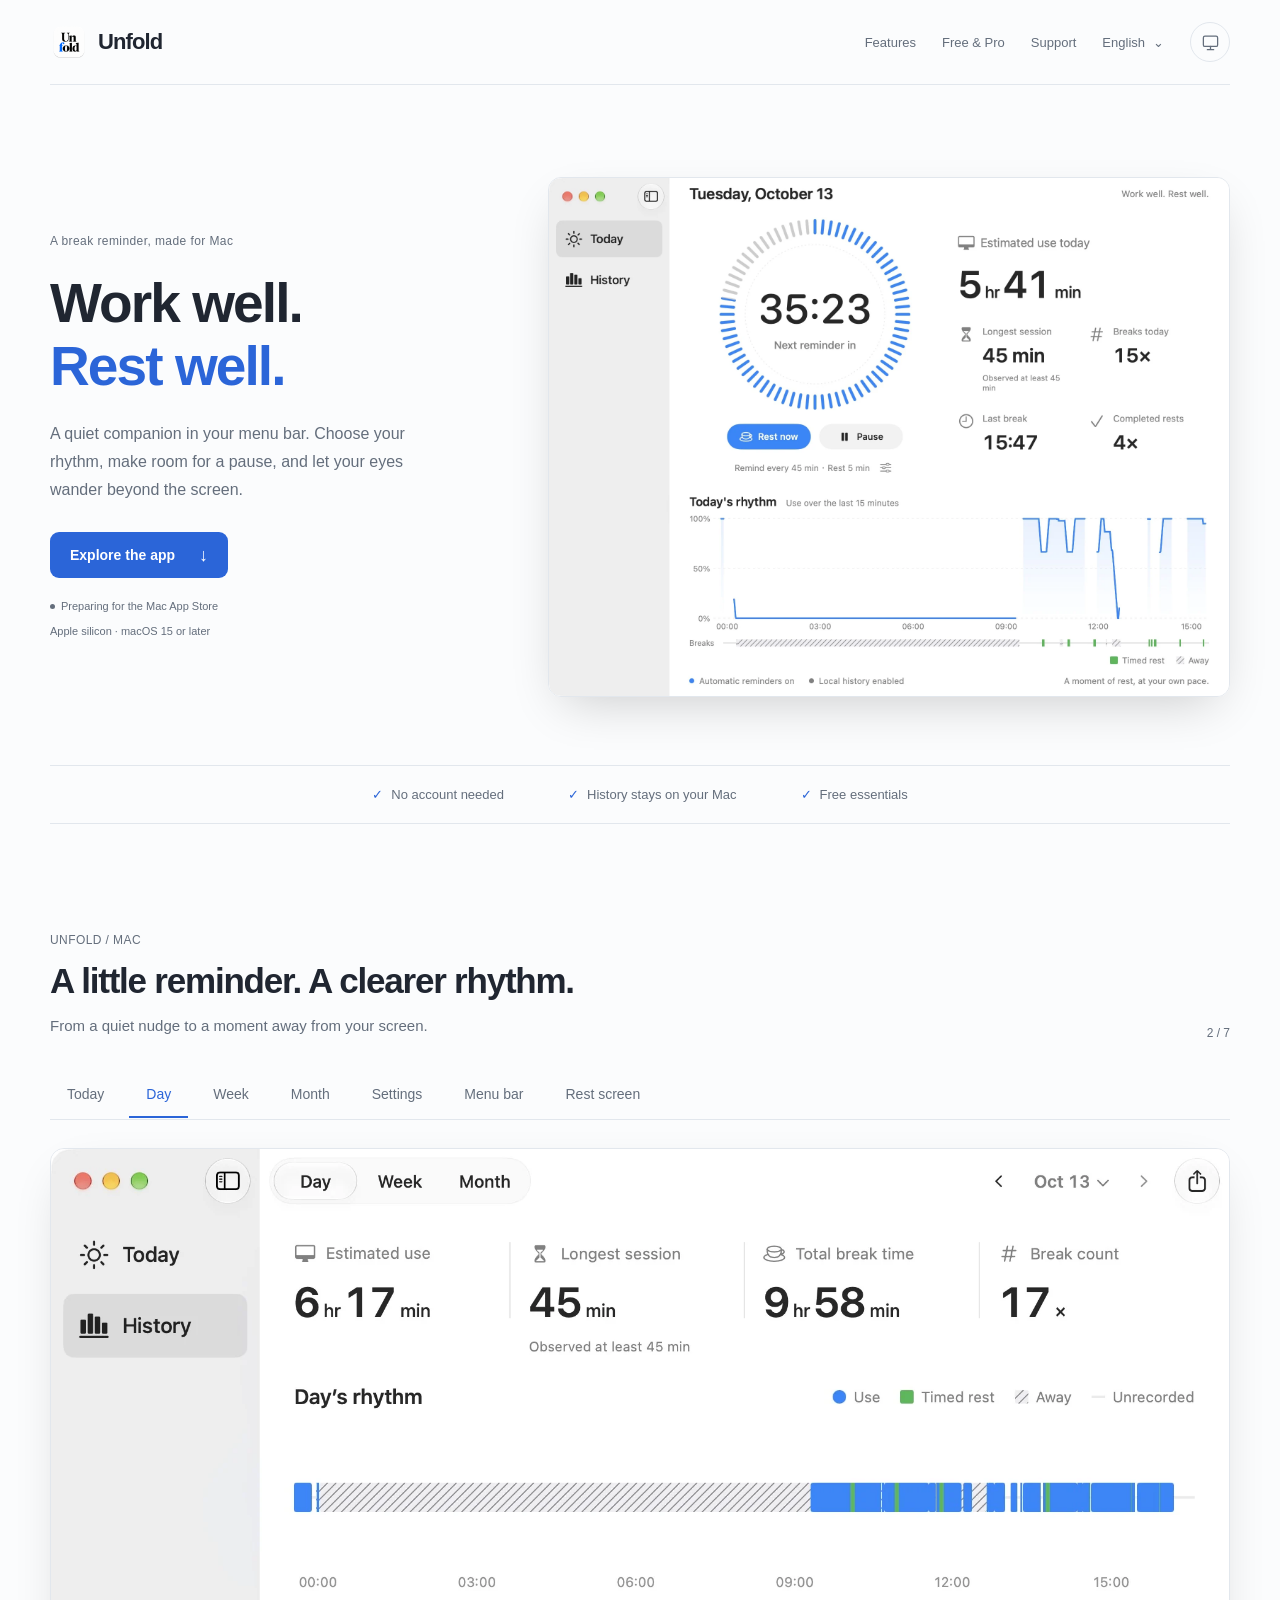
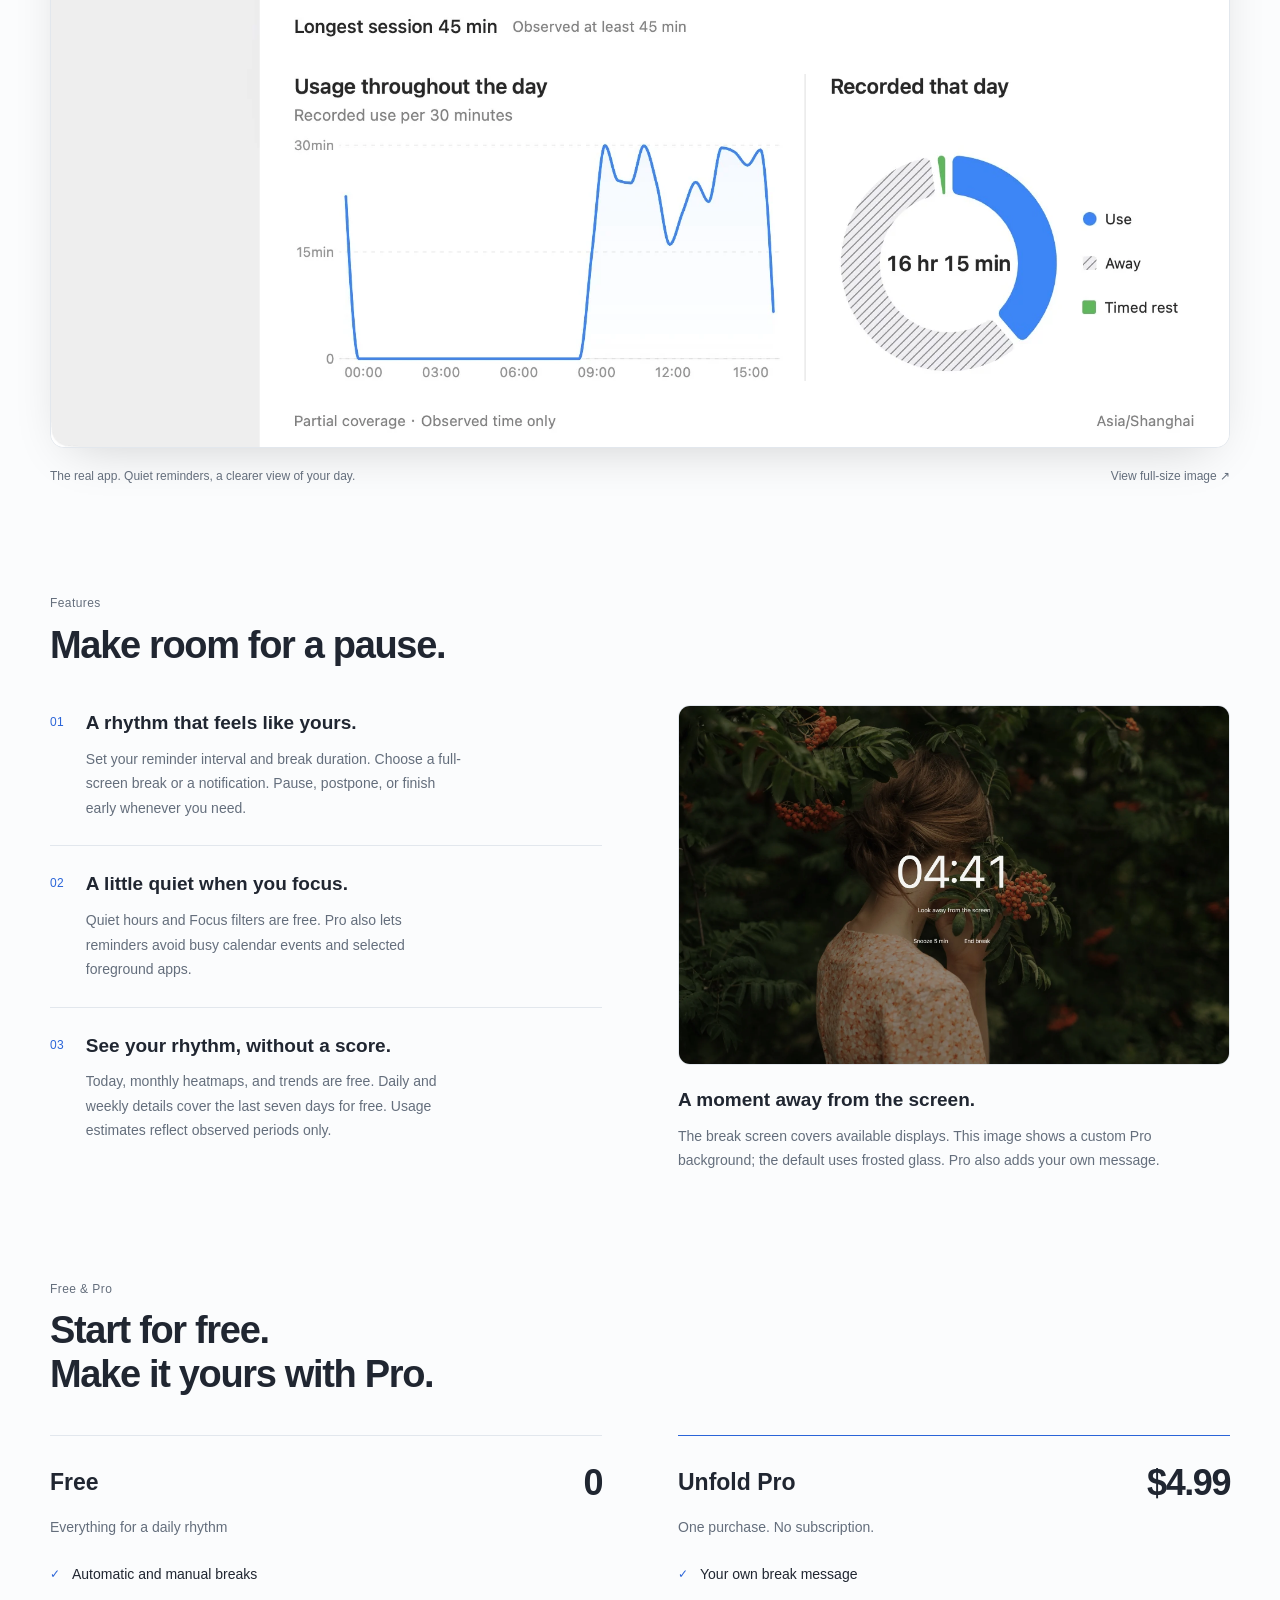
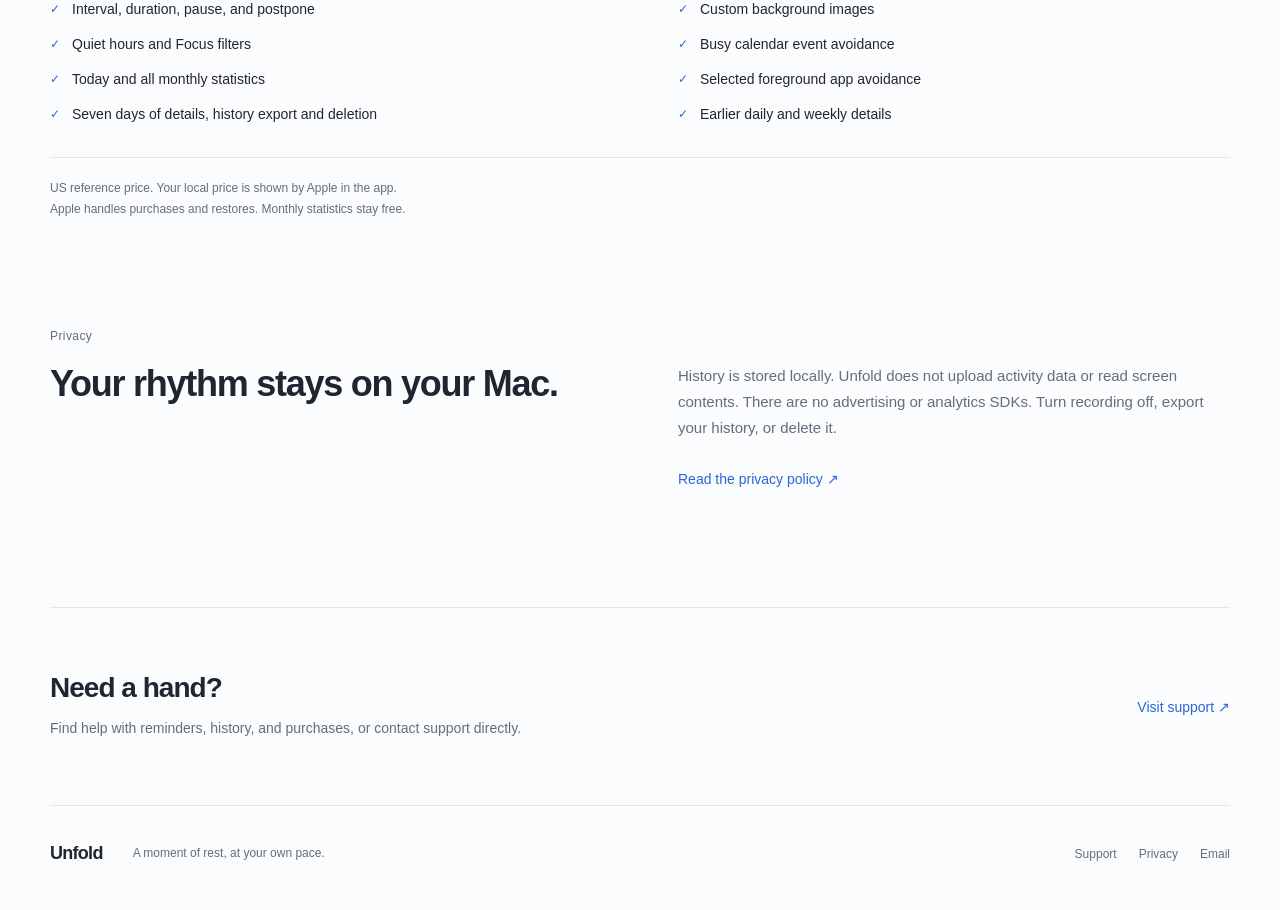
==== commit 03a3efde: "Open gallery on daily history and document loading behavior" ====
--- a/en/index.html
+++ b/en/index.html
@@ -1,7 +1,7 @@
 <!doctype html>
-<html lang="en"><head><meta charset="utf-8"><meta name="viewport" content="width=device-width,initial-scale=1"><meta name="color-scheme" content="light dark"><title>Unfold · Unfold</title><meta name="description" content="A quiet companion in your menu bar. Choose your rhythm, make room for a pause, and let your eyes wander beyond the screen."><link rel="canonical" href="https://nil-byte.github.io/unfold-site/en/"><link rel="alternate" hreflang="zh-Hans" href="https://nil-byte.github.io/unfold-site/"><link rel="alternate" hreflang="en" href="https://nil-byte.github.io/unfold-site/en/"><link rel="alternate" hreflang="zh-Hant" href="https://nil-byte.github.io/unfold-site/zh-Hant/"><link rel="icon" href="../assets/icon.png"><meta property="og:title" content="Unfold · Unfold"><meta property="og:description" content="A quiet companion in your menu bar. Choose your rhythm, make room for a pause, and let your eyes wander beyond the screen."><meta property="og:type" content="website"><meta property="og:url" content="https://nil-byte.github.io/unfold-site/en/"><meta property="og:image" content="https://nil-byte.github.io/unfold-site/assets/og-cover.png"><meta name="twitter:card" content="summary_large_image"><link rel="stylesheet" href="../style.css?v=20261013-4"><script src="../gallery.js?v=20261013-4" defer></script><script src="../theme.js?v=20261013-4"></script></head><body class="product-page"><a class="skip" href="#main-content">Skip to content</a><header class="site-header wrap"><a class="brand" href="../en/"><img src="../assets/icon.png" width="44" height="44" alt=""><span>Unfold <small></small></span></a><nav aria-label="Navigation"><a href="../en/#features">Features</a><a href="../en/#pricing">Free & Pro</a><a href="../en/support/">Support</a><details class="languages"><summary>English <span aria-hidden="true">⌄</span></summary><div><a lang="zh-Hans" href="../">简体中文</a><a lang="en" href="../en/" aria-current="page">English</a><a lang="zh-Hant" href="../zh-Hant/">繁體中文</a></div></details><details class="appearance"><summary aria-label="Appearance" title="Appearance"><span data-theme-icon><svg viewBox="0 0 24 24" fill="none" stroke="currentColor" stroke-width="1.6" stroke-linecap="round" stroke-linejoin="round" aria-hidden="true"><rect x="3" y="4" width="18" height="13" rx="2"/><path d="M8 21h8m-4-4v4"/></svg></span><span class="sr-only">Appearance</span></summary><div class="appearance-menu"><button type="button" data-theme-option="system" aria-pressed="true"><svg viewBox="0 0 24 24" fill="none" stroke="currentColor" stroke-width="1.6" stroke-linecap="round" stroke-linejoin="round" aria-hidden="true"><rect x="3" y="4" width="18" height="13" rx="2"/><path d="M8 21h8m-4-4v4"/></svg><span>System</span><span class="theme-check" aria-hidden="true">✓</span></button><button type="button" data-theme-option="light" aria-pressed="false"><svg viewBox="0 0 24 24" fill="none" stroke="currentColor" stroke-width="1.6" stroke-linecap="round" stroke-linejoin="round" aria-hidden="true"><circle cx="12" cy="12" r="4"/><path d="M12 2v2m0 16v2M2 12h2m16 0h2M5 5l1.5 1.5m11 11L19 19M5 19l1.5-1.5m11-11L19 5"/></svg><span>Light</span><span class="theme-check" aria-hidden="true">✓</span></button><button type="button" data-theme-option="dark" aria-pressed="false"><svg viewBox="0 0 24 24" fill="none" stroke="currentColor" stroke-width="1.6" stroke-linecap="round" stroke-linejoin="round" aria-hidden="true"><path d="M20 15.5A9 9 0 0 1 8.5 4a9 9 0 1 0 11.5 11.5Z"/></svg><span>Dark</span><span class="theme-check" aria-hidden="true">✓</span></button></div></details></nav></header><main id="main-content"><section class="hero wrap"><div class="hero-copy"><p class="eyebrow">A break reminder, made for Mac</p><h1>Work well.<br><span>Rest well.</span></h1><p class="intro">A quiet companion in your menu bar. Choose your rhythm, make room for a pause, and let your eyes wander beyond the screen.</p><a class="button" href="#experience">Explore the app <span aria-hidden="true">↓</span></a><p class="launch-status"><span aria-hidden="true"></span>Preparing for the Mac App Store</p><p class="requirements">Apple silicon · macOS 15 or later</p></div><figure class="hero-product"><img src="../assets/en-today.webp?v=20261013-4" width="1920" height="1464" alt="Today" fetchpriority="high"></figure></section><div class="product-facts wrap"><span><span aria-hidden="true">✓</span> No account needed</span><span><span aria-hidden="true">✓</span> History stays on your Mac</span><span><span aria-hidden="true">✓</span> Free essentials</span></div>
-<section class="experience wrap" id="experience" aria-label="See Unfold in action"><div class="gallery-heading"><div><p class="eyebrow">UNFOLD / MAC</p><h2>A little reminder. A clearer rhythm.</h2><p>From a quiet nudge to a moment away from your screen.</p></div><span id="gallery-position" aria-live="polite">1 / 7</span></div><div class="gallery-controls" role="group" aria-label="Explore the app"><button type="button" class="gallery-tab" data-screen="today" data-gallery-src="../assets/en-today.webp?v=20261013-4" data-gallery-alt="Today" data-width="1920" data-height="1464" aria-pressed="true" aria-controls="app-screenshot">Today</button><button type="button" class="gallery-tab" data-screen="day" data-gallery-src="../assets/en-day.webp?v=20261013-4" data-gallery-alt="Day" data-width="1920" data-height="1464" aria-pressed="false" aria-controls="app-screenshot">Day</button><button type="button" class="gallery-tab" data-screen="week" data-gallery-src="../assets/en-week.webp?v=20261013-4" data-gallery-alt="Week" data-width="1920" data-height="1464" aria-pressed="false" aria-controls="app-screenshot">Week</button><button type="button" class="gallery-tab" data-screen="history" data-gallery-src="../assets/en-history.webp?v=20261013-4" data-gallery-alt="Month" data-width="1920" data-height="1464" aria-pressed="false" aria-controls="app-screenshot">Month</button><button type="button" class="gallery-tab" data-screen="settings" data-gallery-src="../assets/en-settings.webp?v=20261013-4" data-gallery-alt="Settings" data-width="1280" data-height="1304" aria-pressed="false" aria-controls="app-screenshot">Settings</button><button type="button" class="gallery-tab" data-screen="menu" data-gallery-src="../assets/en-menu.webp?v=20261013-4" data-gallery-alt="Menu bar" data-width="812" data-height="1244" aria-pressed="false" aria-controls="app-screenshot">Menu bar</button><button type="button" class="gallery-tab" data-screen="rest" data-gallery-src="../assets/en-rest.webp?v=20261013-4" data-gallery-alt="Rest screen" data-width="1920" data-height="1249" aria-pressed="false" aria-controls="app-screenshot">Rest screen</button></div><figure class="app-frame"><a id="full-screenshot" href="../assets/en-today.webp?v=20261013-4" target="_blank" rel="noopener" aria-label="View full-size image"><img id="app-screenshot" src="../assets/en-today.webp?v=20261013-4" width="1920" height="1464" alt="Today" fetchpriority="high"></a></figure><p class="figure-caption">The real app. Quiet reminders, a clearer view of your day. <a href="../assets/en-today.webp?v=20261013-4" class="original-link" target="_blank" rel="noopener">View full-size image ↗</a></p></section>
-<section class="feature-section wrap" id="features"><div class="section-heading"><p class="eyebrow">Features</p><h2>Make room for a pause.</h2></div><div class="feature-layout"><ol class="feature-list"><li><span class="feature-number">01</span><div><h3>A rhythm that feels like yours.</h3><p>Set your reminder interval and break duration. Choose a full-screen break or a notification. Pause, postpone, or finish early whenever you need.</p></div></li><li><span class="feature-number">02</span><div><h3>A little quiet when you focus.</h3><p>Quiet hours and Focus filters are free. Pro also lets reminders avoid busy calendar events and selected foreground apps.</p></div></li><li><span class="feature-number">03</span><div><h3>See your rhythm, without a score.</h3><p>Today, monthly heatmaps, and trends are free. Daily and weekly details cover the last seven days for free. Usage estimates reflect observed periods only.</p></div></li></ol><figure class="rest-figure"><img src="../assets/en-rest.webp?v=20261013-4" width="1470" height="956" alt="Break screen" loading="lazy"><figcaption><h3>A moment away from the screen.</h3><p>The break screen covers available displays. This image shows a custom Pro background; the default uses frosted glass. Pro also adds your own message.</p></figcaption></figure></div></section>
+<html lang="en"><head><meta charset="utf-8"><meta name="viewport" content="width=device-width,initial-scale=1"><meta name="color-scheme" content="light dark"><title>Unfold · Unfold</title><meta name="description" content="A quiet companion in your menu bar. Choose your rhythm, make room for a pause, and let your eyes wander beyond the screen."><link rel="canonical" href="https://nil-byte.github.io/unfold-site/en/"><link rel="alternate" hreflang="zh-Hans" href="https://nil-byte.github.io/unfold-site/"><link rel="alternate" hreflang="en" href="https://nil-byte.github.io/unfold-site/en/"><link rel="alternate" hreflang="zh-Hant" href="https://nil-byte.github.io/unfold-site/zh-Hant/"><link rel="icon" href="../assets/icon.png"><meta property="og:title" content="Unfold · Unfold"><meta property="og:description" content="A quiet companion in your menu bar. Choose your rhythm, make room for a pause, and let your eyes wander beyond the screen."><meta property="og:type" content="website"><meta property="og:url" content="https://nil-byte.github.io/unfold-site/en/"><meta property="og:image" content="https://nil-byte.github.io/unfold-site/assets/og-cover.png"><meta name="twitter:card" content="summary_large_image"><link rel="stylesheet" href="../style.css?v=20261013-6"><script src="../gallery.js?v=20261013-6" defer></script><script src="../theme.js?v=20261013-6"></script></head><body class="product-page"><a class="skip" href="#main-content">Skip to content</a><header class="site-header wrap"><a class="brand" href="../en/"><img src="../assets/icon.png" width="44" height="44" alt=""><span>Unfold <small></small></span></a><nav aria-label="Navigation"><a href="../en/#features">Features</a><a href="../en/#pricing">Free & Pro</a><a href="../en/support/">Support</a><details class="languages"><summary>English <span aria-hidden="true">⌄</span></summary><div><a lang="zh-Hans" href="../">简体中文</a><a lang="en" href="../en/" aria-current="page">English</a><a lang="zh-Hant" href="../zh-Hant/">繁體中文</a></div></details><details class="appearance"><summary aria-label="Appearance" title="Appearance"><span data-theme-icon><svg viewBox="0 0 24 24" fill="none" stroke="currentColor" stroke-width="1.6" stroke-linecap="round" stroke-linejoin="round" aria-hidden="true"><rect x="3" y="4" width="18" height="13" rx="2"/><path d="M8 21h8m-4-4v4"/></svg></span><span class="sr-only">Appearance</span></summary><div class="appearance-menu"><button type="button" data-theme-option="system" aria-pressed="true"><svg viewBox="0 0 24 24" fill="none" stroke="currentColor" stroke-width="1.6" stroke-linecap="round" stroke-linejoin="round" aria-hidden="true"><rect x="3" y="4" width="18" height="13" rx="2"/><path d="M8 21h8m-4-4v4"/></svg><span>System</span><span class="theme-check" aria-hidden="true">✓</span></button><button type="button" data-theme-option="light" aria-pressed="false"><svg viewBox="0 0 24 24" fill="none" stroke="currentColor" stroke-width="1.6" stroke-linecap="round" stroke-linejoin="round" aria-hidden="true"><circle cx="12" cy="12" r="4"/><path d="M12 2v2m0 16v2M2 12h2m16 0h2M5 5l1.5 1.5m11 11L19 19M5 19l1.5-1.5m11-11L19 5"/></svg><span>Light</span><span class="theme-check" aria-hidden="true">✓</span></button><button type="button" data-theme-option="dark" aria-pressed="false"><svg viewBox="0 0 24 24" fill="none" stroke="currentColor" stroke-width="1.6" stroke-linecap="round" stroke-linejoin="round" aria-hidden="true"><path d="M20 15.5A9 9 0 0 1 8.5 4a9 9 0 1 0 11.5 11.5Z"/></svg><span>Dark</span><span class="theme-check" aria-hidden="true">✓</span></button></div></details></nav></header><main id="main-content"><section class="hero wrap"><div class="hero-copy"><p class="eyebrow">A break reminder, made for Mac</p><h1>Work well.<br><span>Rest well.</span></h1><p class="intro">A quiet companion in your menu bar. Choose your rhythm, make room for a pause, and let your eyes wander beyond the screen.</p><a class="button" href="#experience">Explore the app <span aria-hidden="true">↓</span></a><p class="launch-status"><span aria-hidden="true"></span>Preparing for the Mac App Store</p><p class="requirements">Apple silicon · macOS 15 or later</p></div><figure class="hero-product"><img src="../assets/en-today.webp?v=20261013-6" width="1920" height="1464" alt="Today" fetchpriority="high"></figure></section><div class="product-facts wrap"><span><span aria-hidden="true">✓</span> No account needed</span><span><span aria-hidden="true">✓</span> History stays on your Mac</span><span><span aria-hidden="true">✓</span> Free essentials</span></div>
+<section class="experience wrap" id="experience" aria-label="See Unfold in action"><div class="gallery-heading"><div><p class="eyebrow">UNFOLD / MAC</p><h2>A little reminder. A clearer rhythm.</h2><p>From a quiet nudge to a moment away from your screen.</p></div><span id="gallery-position" aria-live="polite">2 / 7</span></div><div class="gallery-controls" role="group" aria-label="Explore the app"><button type="button" class="gallery-tab" data-screen="today" data-gallery-src="../assets/en-today.webp?v=20261013-6" data-gallery-alt="Today" data-width="1920" data-height="1464" aria-pressed="false" aria-controls="app-screenshot">Today</button><button type="button" class="gallery-tab" data-screen="day" data-gallery-src="../assets/en-day.webp?v=20261013-6" data-gallery-alt="Day" data-width="1920" data-height="1464" aria-pressed="true" aria-controls="app-screenshot">Day</button><button type="button" class="gallery-tab" data-screen="week" data-gallery-src="../assets/en-week.webp?v=20261013-6" data-gallery-alt="Week" data-width="1920" data-height="1464" aria-pressed="false" aria-controls="app-screenshot">Week</button><button type="button" class="gallery-tab" data-screen="history" data-gallery-src="../assets/en-history.webp?v=20261013-6" data-gallery-alt="Month" data-width="1920" data-height="1464" aria-pressed="false" aria-controls="app-screenshot">Month</button><button type="button" class="gallery-tab" data-screen="settings" data-gallery-src="../assets/en-settings.webp?v=20261013-6" data-gallery-alt="Settings" data-width="1280" data-height="1304" aria-pressed="false" aria-controls="app-screenshot">Settings</button><button type="button" class="gallery-tab" data-screen="menu" data-gallery-src="../assets/en-menu.webp?v=20261013-6" data-gallery-alt="Menu bar" data-width="812" data-height="1244" aria-pressed="false" aria-controls="app-screenshot">Menu bar</button><button type="button" class="gallery-tab" data-screen="rest" data-gallery-src="../assets/en-rest.webp?v=20261013-6" data-gallery-alt="Rest screen" data-width="1920" data-height="1249" aria-pressed="false" aria-controls="app-screenshot">Rest screen</button></div><figure class="app-frame" data-screen="day"><a id="full-screenshot" href="../assets/en-day.webp?v=20261013-6" target="_blank" rel="noopener" aria-label="View full-size image"><img id="app-screenshot" src="../assets/en-day.webp?v=20261013-6" width="1920" height="1464" alt="Day" loading="lazy"></a></figure><p class="gallery-status" role="status" data-loading="Loading screenshot…" data-error="Could not load this screenshot. Please try again."></p><p class="figure-caption">The real app. Quiet reminders, a clearer view of your day. <a href="../assets/en-day.webp?v=20261013-6" class="original-link" target="_blank" rel="noopener">View full-size image ↗</a></p></section>
+<section class="feature-section wrap" id="features"><div class="section-heading"><p class="eyebrow">Features</p><h2>Make room for a pause.</h2></div><div class="feature-layout"><ol class="feature-list"><li><span class="feature-number">01</span><div><h3>A rhythm that feels like yours.</h3><p>Set your reminder interval and break duration. Choose a full-screen break or a notification. Pause, postpone, or finish early whenever you need.</p></div></li><li><span class="feature-number">02</span><div><h3>A little quiet when you focus.</h3><p>Quiet hours and Focus filters are free. Pro also lets reminders avoid busy calendar events and selected foreground apps.</p></div></li><li><span class="feature-number">03</span><div><h3>See your rhythm, without a score.</h3><p>Today, monthly heatmaps, and trends are free. Daily and weekly details cover the last seven days for free. Usage estimates reflect observed periods only.</p></div></li></ol><figure class="rest-figure"><img src="../assets/en-rest.webp?v=20261013-6" width="1470" height="956" alt="Break screen" loading="lazy"><figcaption><h3>A moment away from the screen.</h3><p>The break screen covers available displays. This image shows a custom Pro background; the default uses frosted glass. Pro also adds your own message.</p></figcaption></figure></div></section>
 <section class="pricing-section wrap" id="pricing"><div class="section-heading"><p class="eyebrow">Free & Pro</p><h2>Start for free.<br>Make it yours with Pro.</h2></div><div class="plans"><article class="plan"><div class="plan-top"><h3>Free</h3><span class="price">0</span></div><p>Everything for a daily rhythm</p><ul><li>Automatic and manual breaks</li><li>Interval, duration, pause, and postpone</li><li>Quiet hours and Focus filters</li><li>Today and all monthly statistics</li><li>Seven days of details, history export and deletion</li></ul></article><article class="plan pro"><div class="plan-top"><h3>Unfold Pro</h3><span class="price">$4.99</span></div><p>One purchase. No subscription.</p><ul><li>Your own break message</li><li>Custom background images</li><li>Busy calendar event avoidance</li><li>Selected foreground app avoidance</li><li>Earlier daily and weekly details</li></ul></article></div><div class="pricing-notes"><p>US reference price. Your local price is shown by Apple in the app.</p><p>Apple handles purchases and restores. Monthly statistics stay free.</p></div></section>
 <section class="privacy-section wrap"><p class="eyebrow">Privacy</p><div class="split-copy"><h2>Your rhythm stays on your Mac.</h2><div><p>History is stored locally. Unfold does not upload activity data or read screen contents. There are no advertising or analytics SDKs. Turn recording off, export your history, or delete it.</p><a class="text-link" href="../en/privacy/">Read the privacy policy ↗</a></div></div></section>
 <section class="help-section wrap"><div><h2>Need a hand?</h2><p>Find help with reminders, history, and purchases, or contact support directly.</p></div><a class="text-link" href="../en/support/">Visit support ↗</a></section></main><footer class="site-footer wrap"><a class="brand wordmark" href="../en/">Unfold</a><p>A moment of rest, at your own pace.</p><nav><a href="../en/support/">Support</a><a href="../en/privacy/">Privacy</a><a href="mailto:unfold.app.musky865@passinbox.com">Email</a></nav></footer></body></html>
--- a/style.css
+++ b/style.css
@@ -11,3 +11,4 @@
 @media(max-width:760px){:root{--space:74px}.wrap{width:calc(100% - 40px)}.site-header{gap:14px;padding-block:16px;flex-wrap:wrap}.site-header .brand{font-size:20px}.site-header .brand img{width:32px;height:32px}.site-header nav{gap:14px;font-size:12px;flex-wrap:wrap}.hero{grid-template-columns:1fr;gap:34px;padding-block:50px 40px}.hero h1{font-size:46px;margin-block:18px;max-width:520px}.hero .intro{font-size:15px;max-width:440px}.hero-product{max-width:640px}.hero-product img{border-radius:9px}.button{margin-top:24px}.launch-status{margin-top:18px}.product-facts{gap:14px;justify-content:space-between;flex-wrap:wrap;font-size:11px;padding-block:16px}.gallery-heading h2{font-size:29px}.gallery-heading p:not(.eyebrow){font-size:14px}.gallery-heading{margin-bottom:20px}.gallery-controls{gap:0;margin-bottom:20px}.gallery-tab{padding:12px 13px;font-size:13px}.app-frame{border-radius:9px}.figure-caption{font-size:11px;gap:12px}.feature-layout,.plans,.split-copy{grid-template-columns:1fr;gap:32px}.section-heading h2{font-size:30px}.feature-section .section-heading{margin-bottom:28px}.feature-list li{gap:16px}.feature-list p{max-width:none}.rest-figure h3{font-size:19px}.plan-top h3{font-size:21px}.price{font-size:32px}.split-copy h2{font-size:30px}.privacy-section{padding-bottom:66px}.help-section{align-items:flex-start;flex-direction:column;gap:12px;padding-block:44px}.help-section h2{font-size:26px}.site-footer{flex-wrap:wrap;gap:12px 18px;padding-block:24px}.site-footer p{width:calc(100% - 92px);font-size:11px}.site-footer nav{margin-left:0;width:100%;justify-content:flex-start}.document{padding-block:36px 60px}.document h1{font-size:36px}.document section{margin-top:36px}.document-intro{font-size:18px}.document h2{font-size:22px}.document p{font-size:14px}.email{font-size:16px}.faq summary{font-size:15px}.back-link{margin-bottom:24px}}
 @media(max-width:420px){.site-header nav{width:100%;justify-content:space-between;gap:8px}.hero h1{font-size:42px}.brand small{font-size:11px}.product-facts{gap:10px;font-size:10px}.gallery-heading h2{font-size:27px}.gallery-heading p:not(.eyebrow){font-size:13px}.gallery-heading{gap:12px}.figure-caption{flex-wrap:wrap}.appearance summary{width:40px;height:40px}.site-footer nav{gap:22px}}
 @media(prefers-reduced-motion:reduce){*{transition:none!important}}
+.gallery-status{font-size:12px;color:var(--muted);line-height:1.5;margin-top:12px}.gallery-status:empty{display:none}.app-frame[aria-busy=true]{opacity:.65}
